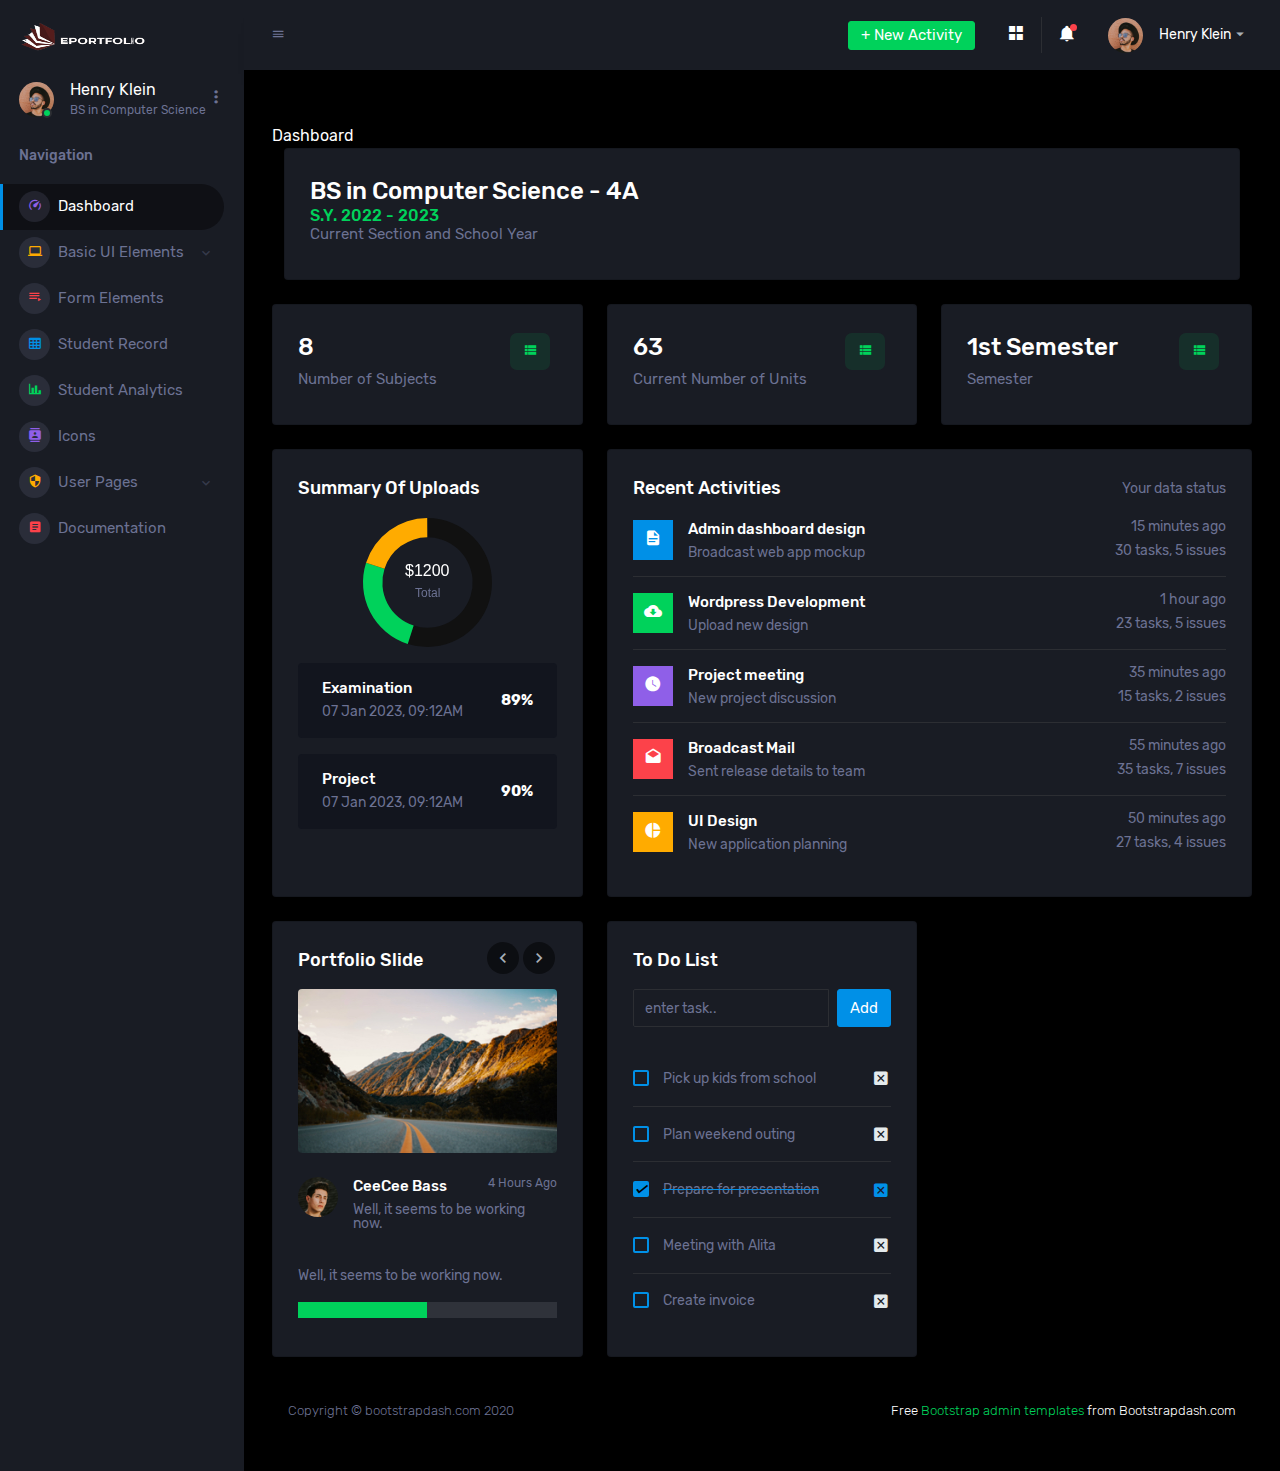
==== template/index.html @ 00be7678 "UI" ====
<!DOCTYPE html>
<html lang="en">
  <head>
    <!-- Required meta tags -->
    <meta charset="utf-8">
    <meta name="viewport" content="width=device-width, initial-scale=1, shrink-to-fit=no">
    <title>Eportfolio</title>
    <!-- plugins:css -->
    <link rel="stylesheet" href="assets/vendors/mdi/css/materialdesignicons.min.css">
    <link rel="stylesheet" href="assets/vendors/css/vendor.bundle.base.css">
    <!-- endinject -->
    <!-- Plugin css for this page -->
    <link rel="stylesheet" href="assets/vendors/jvectormap/jquery-jvectormap.css">
    <link rel="stylesheet" href="assets/vendors/flag-icon-css/css/flag-icon.min.css">
    <link rel="stylesheet" href="assets/vendors/owl-carousel-2/owl.carousel.min.css">
    <link rel="stylesheet" href="assets/vendors/owl-carousel-2/owl.theme.default.min.css">
    <!-- End plugin css for this page -->
    <!-- inject:css -->
    <!-- endinject -->
    <!-- Layout styles -->
    <link rel="stylesheet" href="assets/css/style.css">
    <!-- End layout styles -->
    <link rel="shortcut icon" href="assets/images/favicon.png" />
  </head>
  <body>
    <div class="container-scroller">
      <!-- partial:partials/_sidebar.html -->
      <nav class="sidebar sidebar-offcanvas" id="sidebar">
        <div class="sidebar-brand-wrapper d-none d-lg-flex align-items-center justify-content-center fixed-top">
          <a class="sidebar-brand brand-logo" href="index.html"> <img  src="../template/assets/images/samples/logo1.png"   width="15" height="10" alt="logo1" /></a>
          <a class="sidebar-brand brand-logo-mini" href="index.html"> <img src="../template/assets/images/samples/logo.png" width="5" height="5" alt="logo"  /></a>
        </div>
        <ul class="nav">
          <li class="nav-item profile">
            <div class="profile-desc">
              <div class="profile-pic">
                <div class="count-indicator">
                  <img class="img-xs rounded-circle " src="assets/images/faces/face15.jpg" alt="">
                  <span class="count bg-success"></span>
                </div>
                <div class="profile-name">
                  <h5 class="mb-0 font-weight-normal">Henry Klein</h5>
                  <span>BS in Computer Science</span>
                </div>
              </div>
              <a href="#" id="profile-dropdown" data-toggle="dropdown"><i class="mdi mdi-dots-vertical"></i></a>
              <div class="dropdown-menu dropdown-menu-right sidebar-dropdown preview-list" aria-labelledby="profile-dropdown">
                <a href="#" class="dropdown-item preview-item">
                  <div class="preview-thumbnail">
                    <div class="preview-icon bg-dark rounded-circle">
                      <i class="mdi mdi-settings text-primary"></i>
                    </div>
                  </div>
                  <div class="preview-item-content">
                    <p class="preview-subject ellipsis mb-1 text-small">Account settings</p>
                  </div>
                </a>
                <div class="dropdown-divider"></div>
                <a href="#" class="dropdown-item preview-item">
                  <div class="preview-thumbnail">
                    <div class="preview-icon bg-dark rounded-circle">
                      <i class="mdi mdi-onepassword  text-info"></i>
                    </div>
                  </div>
                  <div class="preview-item-content">
                    <p class="preview-subject ellipsis mb-1 text-small">Change Password</p>
                  </div>
                </a>
                <div class="dropdown-divider"></div>
                <a href="#" class="dropdown-item preview-item">
                  <div class="preview-thumbnail">
                    <div class="preview-icon bg-dark rounded-circle">
                      <i class="mdi mdi-calendar-today text-success"></i>
                    </div>
                  </div>
                  <div class="preview-item-content">
                    <p class="preview-subject ellipsis mb-1 text-small">To-do list</p>
                  </div>
                </a>
              </div>
            </div>
          </li>
          <li class="nav-item nav-category">
            <span class="nav-link">Navigation</span>
          </li>
          <li class="nav-item menu-items">
            <a class="nav-link" href="index.html">
              <span class="menu-icon">
                <i class="mdi mdi-speedometer"></i>
              </span>
              <span class="menu-title">Dashboard</span>
            </a>
          </li>
          <li class="nav-item menu-items">
            <a class="nav-link" data-toggle="collapse" href="#ui-basic" aria-expanded="false" aria-controls="ui-basic">
              <span class="menu-icon">
                <i class="mdi mdi-laptop"></i>
              </span>
              <span class="menu-title">Basic UI Elements</span>
              <i class="menu-arrow"></i>
            </a>
            <div class="collapse" id="ui-basic">
              <ul class="nav flex-column sub-menu">
                <li class="nav-item"> <a class="nav-link" href="pages/ui-features/buttons.html">Buttons</a></li>
                <li class="nav-item"> <a class="nav-link" href="pages/ui-features/dropdowns.html">Dropdowns</a></li>
                <li class="nav-item"> <a class="nav-link" href="pages/ui-features/typography.html">Typography</a></li>
              </ul>
            </div>
          </li>
          <li class="nav-item menu-items">
            <a class="nav-link" href="pages/forms/basic_elements.html">
              <span class="menu-icon">
                <i class="mdi mdi-playlist-play"></i>
              </span>
              <span class="menu-title">Form Elements</span>
            </a>
          </li>
          <li class="nav-item menu-items">
            <a class="nav-link" href="pages/tables/basic-table.html">
              <span class="menu-icon">
                <i class="mdi mdi-table-large"></i>
              </span>
              <span class="menu-title">Student Record</span>
            </a>
          </li>
          <li class="nav-item menu-items">
            <a class="nav-link" href="pages/charts/chartjs.html">
              <span class="menu-icon">
                <i class="mdi mdi-chart-bar"></i>
              </span>
              <span class="menu-title">Student Analytics</span>
            </a>
          </li>
          <li class="nav-item menu-items">
            <a class="nav-link" href="pages/icons/mdi.html">
              <span class="menu-icon">
                <i class="mdi mdi-contacts"></i>
              </span>
              <span class="menu-title">Icons</span>
            </a>
          </li>
          <li class="nav-item menu-items">
            <a class="nav-link" data-toggle="collapse" href="#auth" aria-expanded="false" aria-controls="auth">
              <span class="menu-icon">
                <i class="mdi mdi-security"></i>
              </span>
              <span class="menu-title">User Pages</span>
              <i class="menu-arrow"></i>
            </a>
            <div class="collapse" id="auth">
              <ul class="nav flex-column sub-menu">
                <li class="nav-item"> <a class="nav-link" href="pages/samples/blank-page.html"> Profile </a></li>
                <li class="nav-item"> <a class="nav-link" href="pages/samples/error-404.html"> 404 </a></li>
                <li class="nav-item"> <a class="nav-link" href="pages/samples/error-500.html"> 500 </a></li>
                <li class="nav-item"> <a class="nav-link" href="pages/samples/login.html"> Login </a></li>
                <li class="nav-item"> <a class="nav-link" href="pages/samples/register.html"> Register </a></li>
              </ul>
            </div>
          </li>
          <li class="nav-item menu-items">
            <a class="nav-link" href="http://www.bootstrapdash.com/demo/corona-free/jquery/documentation/documentation.html">
              <span class="menu-icon">
                <i class="mdi mdi-file-document-box"></i>
              </span>
              <span class="menu-title">Documentation</span>
            </a>
          </li>
        </ul>
      </nav>
      <!-- partial -->
      <div class="container-fluid page-body-wrapper">
        <!-- partial:partials/_navbar.html -->
        <nav class="navbar p-0 fixed-top d-flex flex-row">
          <div class="navbar-brand-wrapper d-flex d-lg-none align-items-center justify-content-center">
            <a class="navbar-brand brand-logo-mini" href="index.html"><img src="assets/images/logo-mini.svg" alt="logo" /></a>
          </div>
          <div class="navbar-menu-wrapper flex-grow d-flex align-items-stretch">
            <button class="navbar-toggler navbar-toggler align-self-center" type="button" data-toggle="minimize">
              <span class="mdi mdi-menu"></span>
            </button>
            <ul class="navbar-nav navbar-nav-right">
              <li class="nav-item dropdown d-none d-lg-block">
                <a class="nav-link btn btn-success create-new-button" id="createbuttonDropdown" data-toggle="dropdown" aria-expanded="false" href="#">+ New Activity</a>
                <div class="dropdown-menu dropdown-menu-right navbar-dropdown preview-list" aria-labelledby="createbuttonDropdown">
                  <h6 class="p-3 mb-0">Projects</h6>
                  <div class="dropdown-divider"></div>
                  <a class="dropdown-item preview-item">
                    <div class="preview-thumbnail">
                      <div class="preview-icon bg-dark rounded-circle">
                        <i class="mdi mdi-file-outline text-primary"></i>
                      </div>
                    </div>
                    <div class="preview-item-content">
                      <p class="preview-subject ellipsis mb-1">Software Development</p>
                    </div>
                  </a>
                  <div class="dropdown-divider"></div>
                  <a class="dropdown-item preview-item">
                    <div class="preview-thumbnail">
                      <div class="preview-icon bg-dark rounded-circle">
                        <i class="mdi mdi-web text-info"></i>
                      </div>
                    </div>
                    <div class="preview-item-content">
                      <p class="preview-subject ellipsis mb-1">UI Development</p>
                    </div>
                  </a>
                  <div class="dropdown-divider"></div>
                  <a class="dropdown-item preview-item">
                    <div class="preview-thumbnail">
                      <div class="preview-icon bg-dark rounded-circle">
                        <i class="mdi mdi-layers text-danger"></i>
                      </div>
                    </div>
                    <div class="preview-item-content">
                      <p class="preview-subject ellipsis mb-1">Software Testing</p>
                    </div>
                  </a>
                  <div class="dropdown-divider"></div>
                  <p class="p-3 mb-0 text-center">See all projects</p>
                </div>
              </li>
              <li class="nav-item nav-settings d-none d-lg-block">
                <a class="nav-link" href="#">
                  <i class="mdi mdi-view-grid"></i>
                </a>
              </li>
              
              <li class="nav-item dropdown border-left">
                <a class="nav-link count-indicator dropdown-toggle" id="notificationDropdown" href="#" data-toggle="dropdown">
                  <i class="mdi mdi-bell"></i>
                  <span class="count bg-danger"></span>
                </a>
                <div class="dropdown-menu dropdown-menu-right navbar-dropdown preview-list" aria-labelledby="notificationDropdown">
                  <h6 class="p-3 mb-0">Notifications</h6>
                  <div class="dropdown-divider"></div>
                  <a class="dropdown-item preview-item">
                    <div class="preview-thumbnail">
                      <div class="preview-icon bg-dark rounded-circle">
                        <i class="mdi mdi-calendar text-success"></i>
                      </div>
                    </div>
                    <div class="preview-item-content">
                      <p class="preview-subject mb-1">Event today</p>
                      <p class="text-muted ellipsis mb-0"> Just a reminder that you have an event today </p>
                    </div>
                  </a>
                  <div class="dropdown-divider"></div>
                  <a class="dropdown-item preview-item">
                    <div class="preview-thumbnail">
                      <div class="preview-icon bg-dark rounded-circle">
                        <i class="mdi mdi-settings text-danger"></i>
                      </div>
                    </div>
                    <div class="preview-item-content">
                      <p class="preview-subject mb-1">Settings</p>
                      <p class="text-muted ellipsis mb-0"> Update dashboard </p>
                    </div>
                  </a>
                  <div class="dropdown-divider"></div>
                  <a class="dropdown-item preview-item">
                    <div class="preview-thumbnail">
                      <div class="preview-icon bg-dark rounded-circle">
                        <i class="mdi mdi-link-variant text-warning"></i>
                      </div>
                    </div>
                    <div class="preview-item-content">
                      <p class="preview-subject mb-1">Launch Admin</p>
                      <p class="text-muted ellipsis mb-0"> New admin wow! </p>
                    </div>
                  </a>
                  <div class="dropdown-divider"></div>
                  <p class="p-3 mb-0 text-center">See all notifications</p>
                </div>
              </li>
              <li class="nav-item dropdown">
                <a class="nav-link" id="profileDropdown" href="#" data-toggle="dropdown">
                  <div class="navbar-profile">
                    <img class="img-xs rounded-circle" src="assets/images/faces/face15.jpg" alt="">
                    <p class="mb-0 d-none d-sm-block navbar-profile-name">Henry Klein</p>
                    <i class="mdi mdi-menu-down d-none d-sm-block"></i>
                  </div>
                </a>
                <div class="dropdown-menu dropdown-menu-right navbar-dropdown preview-list" aria-labelledby="profileDropdown">
                  <h6 class="p-3 mb-0">Profile</h6>
                  <div class="dropdown-divider"></div>
                  <a class="dropdown-item preview-item">
                    <div class="preview-thumbnail">
                      <div class="preview-icon bg-dark rounded-circle">
                        <i class="mdi mdi-settings text-success"></i>
                      </div>
                    </div>
                    <div class="preview-item-content">
                      <p class="preview-subject mb-1">Settings</p>
                    </div>
                  </a>
                  <div class="dropdown-divider"></div>
                  <a class="dropdown-item preview-item">
                    <div class="preview-thumbnail">
                      <div class="preview-icon bg-dark rounded-circle">
                        <i class="mdi mdi-logout text-danger"></i>
                      </div>
                    </div>
                    <div class="preview-item-content">
                      <p class="preview-subject mb-1">Log out</p>
                    </div>
                  </a>
                  <div class="dropdown-divider"></div>
                  <p class="p-3 mb-0 text-center">Advanced settings</p>
                </div>
              </li>
            </ul>
            <button class="navbar-toggler navbar-toggler-right d-lg-none align-self-center" type="button" data-toggle="offcanvas">
              <span class="mdi mdi-format-line-spacing"></span>
            </button>
          </div>
        </nav>
        <!-- partial -->
        <div class="main-panel">
          <div class="content-wrapper">
            <div class="row">
              <div class="col-12 grid-margin stretch-card">
              </div>
            </div>
            <div>Dashboard</div>
            <div class="col-xl-12 col-sm-12 grid-margin stretch-card">
              <div class="card">
                <div class="card-body">
                  <div class="row">
                    <div class="col-9">
                      <div class="d-flex align-items-center align-self-start">
                        <h3 class="mb-0">BS in Computer Science - 4A</h3>
                      </div>
                      <h5 class="text-success  mb-0 font-weight-medium">S.Y. 2022 - 2023</h5>
                    </div>
                  </div>
                  <h6 class="text-muted font-weight-normal">Current Section and School Year</h6>
                </div>
              </div>
            </div>
            <div class="row">           
              <div class="col-xl-4 col-sm-6 grid-margin stretch-card">
                <div class="card">
                  <div class="card-body">
                    <div class="row">
                      <div class="col-9">
                        <div class="d-flex align-items-center align-self-start">
                          <h3 class="mb-0">8</h3>
                        </div>
                      </div>
                      <div class="col-3">
                        <div class="icon icon-box-success ">
                          <span class="mdi mdi-view-list"></span>
                        </div>
                      </div>
                    </div>
                    <h6 class="text-muted font-weight-normal">Number of Subjects</h6>
                  </div>
                </div>
              </div>
              <div class="col-xl-4 col-sm-6 grid-margin stretch-card">
                <div class="card">
                  <div class="card-body">
                    <div class="row">
                      <div class="col-9">
                        <div class="d-flex align-items-center align-self-start">
                          <h3 class="mb-0">63</h3>
                        </div>
                      </div>
                      <div class="col-3">
                        <div class="icon icon-box-success ">
                          <span class="mdi mdi-view-list"></span>
                        </div>
                      </div>
                    </div>
                    <h6 class="text-muted font-weight-normal">Current Number of Units</h6>
                  </div>
                </div>
              </div>
              <div class="col-xl-4 col-sm-6 grid-margin stretch-card">
                <div class="card">
                  <div class="card-body">
                    <div class="row">
                      <div class="col-9">
                        <div class="d-flex align-items-center align-self-start">
                          <h3 class="mb-0">1st Semester</h3>
                        </div>
                      </div>
                      <div class="col-3">
                        <div class="icon icon-box-success ">
                          <span class="mdi mdi-view-list"></span>
                        </div>
                      </div>
                    </div>
                    <h6 class="text-muted font-weight-normal">Semester</h6>
                  </div>
                </div>
              </div>
            </div>
            <div class="row">
              <div class="col-md-4 grid-margin stretch-card">
                <div class="card">
                  <div class="card-body">
                    <h4 class="card-title">Summary of Uploads</h4>
                    <canvas id="transaction-history" class="transaction-chart"></canvas>
                    <div class="bg-gray-dark d-flex d-md-block d-xl-flex flex-row py-3 px-4 px-md-3 px-xl-4 rounded mt-3">
                      <div class="text-md-center text-xl-left">
                        <h6 class="mb-1">Examination</h6>
                        <p class="text-muted mb-0">07 Jan 2023, 09:12AM</p>
                      </div>
                      <div class="align-self-center flex-grow text-right text-md-center text-xl-right py-md-2 py-xl-0">
                        <h6 class="font-weight-bold mb-0">89%</h6>
                      </div>
                    </div>
                    <div class="bg-gray-dark d-flex d-md-block d-xl-flex flex-row py-3 px-4 px-md-3 px-xl-4 rounded mt-3">
                      <div class="text-md-center text-xl-left">
                        <h6 class="mb-1">Project</h6>
                        <p class="text-muted mb-0">07 Jan 2023, 09:12AM</p>
                      </div>
                      <div class="align-self-center flex-grow text-right text-md-center text-xl-right py-md-2 py-xl-0">
                        <h6 class="font-weight-bold mb-0">90%</h6>
                      </div>
                    </div>
                  </div>
                </div>
              </div>
              <div class="col-md-8 grid-margin stretch-card">
                <div class="card">
                  <div class="card-body">
                    <div class="d-flex flex-row justify-content-between">
                      <h4 class="card-title mb-1">Recent Activities</h4>
                      <p class="text-muted mb-1">Your data status</p>
                    </div>
                    <div class="row">
                      <div class="col-12">
                        <div class="preview-list">
                          <div class="preview-item border-bottom">
                            <div class="preview-thumbnail">
                              <div class="preview-icon bg-primary">
                                <i class="mdi mdi-file-document"></i>
                              </div>
                            </div>
                            <div class="preview-item-content d-sm-flex flex-grow">
                              <div class="flex-grow">
                                <h6 class="preview-subject">Admin dashboard design</h6>
                                <p class="text-muted mb-0">Broadcast web app mockup</p>
                              </div>
                              <div class="mr-auto text-sm-right pt-2 pt-sm-0">
                                <p class="text-muted">15 minutes ago</p>
                                <p class="text-muted mb-0">30 tasks, 5 issues </p>
                              </div>
                            </div>
                          </div>
                          <div class="preview-item border-bottom">
                            <div class="preview-thumbnail">
                              <div class="preview-icon bg-success">
                                <i class="mdi mdi-cloud-download"></i>
                              </div>
                            </div>
                            <div class="preview-item-content d-sm-flex flex-grow">
                              <div class="flex-grow">
                                <h6 class="preview-subject">Wordpress Development</h6>
                                <p class="text-muted mb-0">Upload new design</p>
                              </div>
                              <div class="mr-auto text-sm-right pt-2 pt-sm-0">
                                <p class="text-muted">1 hour ago</p>
                                <p class="text-muted mb-0">23 tasks, 5 issues </p>
                              </div>
                            </div>
                          </div>
                          <div class="preview-item border-bottom">
                            <div class="preview-thumbnail">
                              <div class="preview-icon bg-info">
                                <i class="mdi mdi-clock"></i>
                              </div>
                            </div>
                            <div class="preview-item-content d-sm-flex flex-grow">
                              <div class="flex-grow">
                                <h6 class="preview-subject">Project meeting</h6>
                                <p class="text-muted mb-0">New project discussion</p>
                              </div>
                              <div class="mr-auto text-sm-right pt-2 pt-sm-0">
                                <p class="text-muted">35 minutes ago</p>
                                <p class="text-muted mb-0">15 tasks, 2 issues</p>
                              </div>
                            </div>
                          </div>
                          <div class="preview-item border-bottom">
                            <div class="preview-thumbnail">
                              <div class="preview-icon bg-danger">
                                <i class="mdi mdi-email-open"></i>
                              </div>
                            </div>
                            <div class="preview-item-content d-sm-flex flex-grow">
                              <div class="flex-grow">
                                <h6 class="preview-subject">Broadcast Mail</h6>
                                <p class="text-muted mb-0">Sent release details to team</p>
                              </div>
                              <div class="mr-auto text-sm-right pt-2 pt-sm-0">
                                <p class="text-muted">55 minutes ago</p>
                                <p class="text-muted mb-0">35 tasks, 7 issues </p>
                              </div>
                            </div>
                          </div>
                          <div class="preview-item">
                            <div class="preview-thumbnail">
                              <div class="preview-icon bg-warning">
                                <i class="mdi mdi-chart-pie"></i>
                              </div>
                            </div>
                            <div class="preview-item-content d-sm-flex flex-grow">
                              <div class="flex-grow">
                                <h6 class="preview-subject">UI Design</h6>
                                <p class="text-muted mb-0">New application planning</p>
                              </div>
                              <div class="mr-auto text-sm-right pt-2 pt-sm-0">
                                <p class="text-muted">50 minutes ago</p>
                                <p class="text-muted mb-0">27 tasks, 4 issues </p>
                              </div>
                            </div>
                          </div>
                        </div>
                      </div>
                    </div>
                  </div>
                </div>
              </div>
            </div> 
            <div class="row">
              <div class="col-md-6 col-xl-4 grid-margin stretch-card">
                <div class="card">
                  <div class="card-body">
                    <h4 class="card-title">Portfolio Slide</h4>
                    <div class="owl-carousel owl-theme full-width owl-carousel-dash portfolio-carousel" id="owl-carousel-basic">
                      <div class="item">
                        <img src="assets/images/dashboard/Rectangle.jpg" alt="">
                      </div>
                      <div class="item">
                        <img src="assets/images/dashboard/Img_5.jpg" alt="">
                      </div>
                      <div class="item">
                        <img src="assets/images/dashboard/img_6.jpg" alt="">
                      </div>
                    </div>
                    <div class="d-flex py-4">
                      <div class="preview-list w-100">
                        <div class="preview-item p-0">
                          <div class="preview-thumbnail">
                            <img src="assets/images/faces/face12.jpg" class="rounded-circle" alt="">
                          </div>
                          <div class="preview-item-content d-flex flex-grow">
                            <div class="flex-grow">
                              <div class="d-flex d-md-block d-xl-flex justify-content-between">
                                <h6 class="preview-subject">CeeCee Bass</h6>
                                <p class="text-muted text-small">4 Hours Ago</p>
                              </div>
                              <p class="text-muted">Well, it seems to be working now.</p>
                            </div>
                          </div>
                        </div>
                      </div>
                    </div>
                    <p class="text-muted">Well, it seems to be working now. </p>
                    <div class="progress progress-md portfolio-progress">
                      <div class="progress-bar bg-success" role="progressbar" style="width: 50%" aria-valuenow="25" aria-valuemin="0" aria-valuemax="100"></div>
                    </div>
                  </div>
                </div>
              </div>
              <div class="col-md-12 col-xl-4 grid-margin stretch-card">
                <div class="card">
                  <div class="card-body">
                    <h4 class="card-title">To do list</h4>
                    <div class="add-items d-flex">
                      <input type="text" class="form-control todo-list-input" placeholder="enter task..">
                      <button class="add btn btn-primary todo-list-add-btn">Add</button>
                    </div>
                    <div class="list-wrapper">
                      <ul class="d-flex flex-column-reverse text-white todo-list todo-list-custom">
                        <li>
                          <div class="form-check form-check-primary">
                            <label class="form-check-label">
                              <input class="checkbox" type="checkbox"> Create invoice </label>
                          </div>
                          <i class="remove mdi mdi-close-box"></i>
                        </li>
                        <li>
                          <div class="form-check form-check-primary">
                            <label class="form-check-label">
                              <input class="checkbox" type="checkbox"> Meeting with Alita </label>
                          </div>
                          <i class="remove mdi mdi-close-box"></i>
                        </li>
                        <li class="completed">
                          <div class="form-check form-check-primary">
                            <label class="form-check-label">
                              <input class="checkbox" type="checkbox" checked> Prepare for presentation </label>
                          </div>
                          <i class="remove mdi mdi-close-box"></i>
                        </li>
                        <li>
                          <div class="form-check form-check-primary">
                            <label class="form-check-label">
                              <input class="checkbox" type="checkbox"> Plan weekend outing </label>
                          </div>
                          <i class="remove mdi mdi-close-box"></i>
                        </li>
                        <li>
                          <div class="form-check form-check-primary">
                            <label class="form-check-label">
                              <input class="checkbox" type="checkbox"> Pick up kids from school </label>
                          </div>
                          <i class="remove mdi mdi-close-box"></i>
                        </li>
                      </ul>
                    </div>
                  </div>
                </div>
              </div>
            </div>
           
          <!-- content-wrapper ends -->
          <!-- partial:partials/_footer.html -->
          <footer class="footer">
            <div class="d-sm-flex justify-content-center justify-content-sm-between">
              <span class="text-muted d-block text-center text-sm-left d-sm-inline-block">Copyright © bootstrapdash.com 2020</span>
              <span class="float-none float-sm-right d-block mt-1 mt-sm-0 text-center"> Free <a href="https://www.bootstrapdash.com/bootstrap-admin-template/" target="_blank">Bootstrap admin templates</a> from Bootstrapdash.com</span>
            </div>
          </footer>
          <!-- partial -->
        </div>
        <!-- main-panel ends -->
      </div>
      <!-- page-body-wrapper ends -->
    </div>
    <!-- container-scroller -->
    <!-- plugins:js -->
    <script src="assets/vendors/js/vendor.bundle.base.js"></script>
    <!-- endinject -->
    <!-- Plugin js for this page -->
    <script src="assets/vendors/chart.js/Chart.min.js"></script>
    <script src="assets/vendors/progressbar.js/progressbar.min.js"></script>
    <script src="assets/vendors/jvectormap/jquery-jvectormap.min.js"></script>
    <script src="assets/vendors/jvectormap/jquery-jvectormap-world-mill-en.js"></script>
    <script src="assets/vendors/owl-carousel-2/owl.carousel.min.js"></script>
    <!-- End plugin js for this page -->
    <!-- inject:js -->
    <script src="assets/js/off-canvas.js"></script>
    <script src="assets/js/hoverable-collapse.js"></script>
    <script src="assets/js/misc.js"></script>
    <script src="assets/js/settings.js"></script>
    <script src="assets/js/todolist.js"></script>
    <!-- endinject -->
    <!-- Custom js for this page -->
    <script src="assets/js/dashboard.js"></script>
    <!-- End custom js for this page -->
  </body>
</html>
---- template/assets/vendors/css/vendor.bundle.base.css ----
/*
 * Container style
 */
.ps {
  overflow: hidden !important;
  overflow-anchor: none;
  -ms-overflow-style: none;
  touch-action: auto;
  -ms-touch-action: auto;
}

/*
 * Scrollbar rail styles
 */
.ps__rail-x {
  display: none;
  opacity: 0;
  transition: background-color .2s linear, opacity .2s linear;
  -webkit-transition: background-color .2s linear, opacity .2s linear;
  height: 15px;
  /* there must be 'bottom' or 'top' for ps__rail-x */
  bottom: 0px;
  /* please don't change 'position' */
  position: absolute;
}

.ps__rail-y {
  display: none;
  opacity: 0;
  transition: background-color .2s linear, opacity .2s linear;
  -webkit-transition: background-color .2s linear, opacity .2s linear;
  width: 15px;
  /* there must be 'right' or 'left' for ps__rail-y */
  right: 0;
  /* please don't change 'position' */
  position: absolute;
}

.ps--active-x > .ps__rail-x,
.ps--active-y > .ps__rail-y {
  display: block;
  background-color: transparent;
}

.ps:hover > .ps__rail-x,
.ps:hover > .ps__rail-y,
.ps--focus > .ps__rail-x,
.ps--focus > .ps__rail-y,
.ps--scrolling-x > .ps__rail-x,
.ps--scrolling-y > .ps__rail-y {
  opacity: 0.6;
}

.ps .ps__rail-x:hover,
.ps .ps__rail-y:hover,
.ps .ps__rail-x:focus,
.ps .ps__rail-y:focus,
.ps .ps__rail-x.ps--clicking,
.ps .ps__rail-y.ps--clicking {
  background-color: #eee;
  opacity: 0.9;
}

/*
 * Scrollbar thumb styles
 */
.ps__thumb-x {
  background-color: #aaa;
  border-radius: 6px;
  transition: background-color .2s linear, height .2s ease-in-out;
  -webkit-transition: background-color .2s linear, height .2s ease-in-out;
  height: 6px;
  /* there must be 'bottom' for ps__thumb-x */
  bottom: 2px;
  /* please don't change 'position' */
  position: absolute;
}

.ps__thumb-y {
  background-color: #aaa;
  border-radius: 6px;
  transition: background-color .2s linear, width .2s ease-in-out;
  -webkit-transition: background-color .2s linear, width .2s ease-in-out;
  width: 6px;
  /* there must be 'right' for ps__thumb-y */
  right: 2px;
  /* please don't change 'position' */
  position: absolute;
}

.ps__rail-x:hover > .ps__thumb-x,
.ps__rail-x:focus > .ps__thumb-x,
.ps__rail-x.ps--clicking .ps__thumb-x {
  background-color: #999;
  height: 11px;
}

.ps__rail-y:hover > .ps__thumb-y,
.ps__rail-y:focus > .ps__thumb-y,
.ps__rail-y.ps--clicking .ps__thumb-y {
  background-color: #999;
  width: 11px;
}

/* MS supports */
@supports (-ms-overflow-style: none) {
  .ps {
    overflow: auto !important;
  }
}

@media screen and (-ms-high-contrast: active), (-ms-high-contrast: none) {
  .ps {
    overflow: auto !important;
  }
}
---- template/assets/vendors/flag-icon-css/css/flag-icon.min.css ----
.flag-icon-background{background-size:contain;background-position:50%;background-repeat:no-repeat}.flag-icon{background-size:contain;background-position:50%;background-repeat:no-repeat;position:relative;display:inline-block;width:1.33333333em;line-height:1em}.flag-icon:before{content:'\00a0'}.flag-icon.flag-icon-squared{width:1em}.flag-icon-ad{background-image:url(../flags/4x3/ad.svg)}.flag-icon-ad.flag-icon-squared{background-image:url(../flags/1x1/ad.svg)}.flag-icon-ae{background-image:url(../flags/4x3/ae.svg)}.flag-icon-ae.flag-icon-squared{background-image:url(../flags/1x1/ae.svg)}.flag-icon-af{background-image:url(../flags/4x3/af.svg)}.flag-icon-af.flag-icon-squared{background-image:url(../flags/1x1/af.svg)}.flag-icon-ag{background-image:url(../flags/4x3/ag.svg)}.flag-icon-ag.flag-icon-squared{background-image:url(../flags/1x1/ag.svg)}.flag-icon-ai{background-image:url(../flags/4x3/ai.svg)}.flag-icon-ai.flag-icon-squared{background-image:url(../flags/1x1/ai.svg)}.flag-icon-al{background-image:url(../flags/4x3/al.svg)}.flag-icon-al.flag-icon-squared{background-image:url(../flags/1x1/al.svg)}.flag-icon-am{background-image:url(../flags/4x3/am.svg)}.flag-icon-am.flag-icon-squared{background-image:url(../flags/1x1/am.svg)}.flag-icon-ao{background-image:url(../flags/4x3/ao.svg)}.flag-icon-ao.flag-icon-squared{background-image:url(../flags/1x1/ao.svg)}.flag-icon-aq{background-image:url(../flags/4x3/aq.svg)}.flag-icon-aq.flag-icon-squared{background-image:url(../flags/1x1/aq.svg)}.flag-icon-ar{background-image:url(../flags/4x3/ar.svg)}.flag-icon-ar.flag-icon-squared{background-image:url(../flags/1x1/ar.svg)}.flag-icon-as{background-image:url(../flags/4x3/as.svg)}.flag-icon-as.flag-icon-squared{background-image:url(../flags/1x1/as.svg)}.flag-icon-at{background-image:url(../flags/4x3/at.svg)}.flag-icon-at.flag-icon-squared{background-image:url(../flags/1x1/at.svg)}.flag-icon-au{background-image:url(../flags/4x3/au.svg)}.flag-icon-au.flag-icon-squared{background-image:url(../flags/1x1/au.svg)}.flag-icon-aw{background-image:url(../flags/4x3/aw.svg)}.flag-icon-aw.flag-icon-squared{background-image:url(../flags/1x1/aw.svg)}.flag-icon-ax{background-image:url(../flags/4x3/ax.svg)}.flag-icon-ax.flag-icon-squared{background-image:url(../flags/1x1/ax.svg)}.flag-icon-az{background-image:url(../flags/4x3/az.svg)}.flag-icon-az.flag-icon-squared{background-image:url(../flags/1x1/az.svg)}.flag-icon-ba{background-image:url(../flags/4x3/ba.svg)}.flag-icon-ba.flag-icon-squared{background-image:url(../flags/1x1/ba.svg)}.flag-icon-bb{background-image:url(../flags/4x3/bb.svg)}.flag-icon-bb.flag-icon-squared{background-image:url(../flags/1x1/bb.svg)}.flag-icon-bd{background-image:url(../flags/4x3/bd.svg)}.flag-icon-bd.flag-icon-squared{background-image:url(../flags/1x1/bd.svg)}.flag-icon-be{background-image:url(../flags/4x3/be.svg)}.flag-icon-be.flag-icon-squared{background-image:url(../flags/1x1/be.svg)}.flag-icon-bf{background-image:url(../flags/4x3/bf.svg)}.flag-icon-bf.flag-icon-squared{background-image:url(../flags/1x1/bf.svg)}.flag-icon-bg{background-image:url(../flags/4x3/bg.svg)}.flag-icon-bg.flag-icon-squared{background-image:url(../flags/1x1/bg.svg)}.flag-icon-bh{background-image:url(../flags/4x3/bh.svg)}.flag-icon-bh.flag-icon-squared{background-image:url(../flags/1x1/bh.svg)}.flag-icon-bi{background-image:url(../flags/4x3/bi.svg)}.flag-icon-bi.flag-icon-squared{background-image:url(../flags/1x1/bi.svg)}.flag-icon-bj{background-image:url(../flags/4x3/bj.svg)}.flag-icon-bj.flag-icon-squared{background-image:url(../flags/1x1/bj.svg)}.flag-icon-bl{background-image:url(../flags/4x3/bl.svg)}.flag-icon-bl.flag-icon-squared{background-image:url(../flags/1x1/bl.svg)}.flag-icon-bm{background-image:url(../flags/4x3/bm.svg)}.flag-icon-bm.flag-icon-squared{background-image:url(../flags/1x1/bm.svg)}.flag-icon-bn{background-image:url(../flags/4x3/bn.svg)}.flag-icon-bn.flag-icon-squared{background-image:url(../flags/1x1/bn.svg)}.flag-icon-bo{background-image:url(../flags/4x3/bo.svg)}.flag-icon-bo.flag-icon-squared{background-image:url(../flags/1x1/bo.svg)}.flag-icon-bq{background-image:url(../flags/4x3/bq.svg)}.flag-icon-bq.flag-icon-squared{background-image:url(../flags/1x1/bq.svg)}.flag-icon-br{background-image:url(../flags/4x3/br.svg)}.flag-icon-br.flag-icon-squared{background-image:url(../flags/1x1/br.svg)}.flag-icon-bs{background-image:url(../flags/4x3/bs.svg)}.flag-icon-bs.flag-icon-squared{background-image:url(../flags/1x1/bs.svg)}.flag-icon-bt{background-image:url(../flags/4x3/bt.svg)}.flag-icon-bt.flag-icon-squared{background-image:url(../flags/1x1/bt.svg)}.flag-icon-bv{background-image:url(../flags/4x3/bv.svg)}.flag-icon-bv.flag-icon-squared{background-image:url(../flags/1x1/bv.svg)}.flag-icon-bw{background-image:url(../flags/4x3/bw.svg)}.flag-icon-bw.flag-icon-squared{background-image:url(../flags/1x1/bw.svg)}.flag-icon-by{background-image:url(../flags/4x3/by.svg)}.flag-icon-by.flag-icon-squared{background-image:url(../flags/1x1/by.svg)}.flag-icon-bz{background-image:url(../flags/4x3/bz.svg)}.flag-icon-bz.flag-icon-squared{background-image:url(../flags/1x1/bz.svg)}.flag-icon-ca{background-image:url(../flags/4x3/ca.svg)}.flag-icon-ca.flag-icon-squared{background-image:url(../flags/1x1/ca.svg)}.flag-icon-cc{background-image:url(../flags/4x3/cc.svg)}.flag-icon-cc.flag-icon-squared{background-image:url(../flags/1x1/cc.svg)}.flag-icon-cd{background-image:url(../flags/4x3/cd.svg)}.flag-icon-cd.flag-icon-squared{background-image:url(../flags/1x1/cd.svg)}.flag-icon-cf{background-image:url(../flags/4x3/cf.svg)}.flag-icon-cf.flag-icon-squared{background-image:url(../flags/1x1/cf.svg)}.flag-icon-cg{background-image:url(../flags/4x3/cg.svg)}.flag-icon-cg.flag-icon-squared{background-image:url(../flags/1x1/cg.svg)}.flag-icon-ch{background-image:url(../flags/4x3/ch.svg)}.flag-icon-ch.flag-icon-squared{background-image:url(../flags/1x1/ch.svg)}.flag-icon-ci{background-image:url(../flags/4x3/ci.svg)}.flag-icon-ci.flag-icon-squared{background-image:url(../flags/1x1/ci.svg)}.flag-icon-ck{background-image:url(../flags/4x3/ck.svg)}.flag-icon-ck.flag-icon-squared{background-image:url(../flags/1x1/ck.svg)}.flag-icon-cl{background-image:url(../flags/4x3/cl.svg)}.flag-icon-cl.flag-icon-squared{background-image:url(../flags/1x1/cl.svg)}.flag-icon-cm{background-image:url(../flags/4x3/cm.svg)}.flag-icon-cm.flag-icon-squared{background-image:url(../flags/1x1/cm.svg)}.flag-icon-cn{background-image:url(../flags/4x3/cn.svg)}.flag-icon-cn.flag-icon-squared{background-image:url(../flags/1x1/cn.svg)}.flag-icon-co{background-image:url(../flags/4x3/co.svg)}.flag-icon-co.flag-icon-squared{background-image:url(../flags/1x1/co.svg)}.flag-icon-cr{background-image:url(../flags/4x3/cr.svg)}.flag-icon-cr.flag-icon-squared{background-image:url(../flags/1x1/cr.svg)}.flag-icon-cu{background-image:url(../flags/4x3/cu.svg)}.flag-icon-cu.flag-icon-squared{background-image:url(../flags/1x1/cu.svg)}.flag-icon-cv{background-image:url(../flags/4x3/cv.svg)}.flag-icon-cv.flag-icon-squared{background-image:url(../flags/1x1/cv.svg)}.flag-icon-cw{background-image:url(../flags/4x3/cw.svg)}.flag-icon-cw.flag-icon-squared{background-image:url(../flags/1x1/cw.svg)}.flag-icon-cx{background-image:url(../flags/4x3/cx.svg)}.flag-icon-cx.flag-icon-squared{background-image:url(../flags/1x1/cx.svg)}.flag-icon-cy{background-image:url(../flags/4x3/cy.svg)}.flag-icon-cy.flag-icon-squared{background-image:url(../flags/1x1/cy.svg)}.flag-icon-cz{background-image:url(../flags/4x3/cz.svg)}.flag-icon-cz.flag-icon-squared{background-image:url(../flags/1x1/cz.svg)}.flag-icon-de{background-image:url(../flags/4x3/de.svg)}.flag-icon-de.flag-icon-squared{background-image:url(../flags/1x1/de.svg)}.flag-icon-dj{background-image:url(../flags/4x3/dj.svg)}.flag-icon-dj.flag-icon-squared{background-image:url(../flags/1x1/dj.svg)}.flag-icon-dk{background-image:url(../flags/4x3/dk.svg)}.flag-icon-dk.flag-icon-squared{background-image:url(../flags/1x1/dk.svg)}.flag-icon-dm{background-image:url(../flags/4x3/dm.svg)}.flag-icon-dm.flag-icon-squared{background-image:url(../flags/1x1/dm.svg)}.flag-icon-do{background-image:url(../flags/4x3/do.svg)}.flag-icon-do.flag-icon-squared{background-image:url(../flags/1x1/do.svg)}.flag-icon-dz{background-image:url(../flags/4x3/dz.svg)}.flag-icon-dz.flag-icon-squared{background-image:url(../flags/1x1/dz.svg)}.flag-icon-ec{background-image:url(../flags/4x3/ec.svg)}.flag-icon-ec.flag-icon-squared{background-image:url(../flags/1x1/ec.svg)}.flag-icon-ee{background-image:url(../flags/4x3/ee.svg)}.flag-icon-ee.flag-icon-squared{background-image:url(../flags/1x1/ee.svg)}.flag-icon-eg{background-image:url(../flags/4x3/eg.svg)}.flag-icon-eg.flag-icon-squared{background-image:url(../flags/1x1/eg.svg)}.flag-icon-eh{background-image:url(../flags/4x3/eh.svg)}.flag-icon-eh.flag-icon-squared{background-image:url(../flags/1x1/eh.svg)}.flag-icon-er{background-image:url(../flags/4x3/er.svg)}.flag-icon-er.flag-icon-squared{background-image:url(../flags/1x1/er.svg)}.flag-icon-es{background-image:url(../flags/4x3/es.svg)}.flag-icon-es.flag-icon-squared{background-image:url(../flags/1x1/es.svg)}.flag-icon-et{background-image:url(../flags/4x3/et.svg)}.flag-icon-et.flag-icon-squared{background-image:url(../flags/1x1/et.svg)}.flag-icon-fi{background-image:url(../flags/4x3/fi.svg)}.flag-icon-fi.flag-icon-squared{background-image:url(../flags/1x1/fi.svg)}.flag-icon-fj{background-image:url(../flags/4x3/fj.svg)}.flag-icon-fj.flag-icon-squared{background-image:url(../flags/1x1/fj.svg)}.flag-icon-fk{background-image:url(../flags/4x3/fk.svg)}.flag-icon-fk.flag-icon-squared{background-image:url(../flags/1x1/fk.svg)}.flag-icon-fm{background-image:url(../flags/4x3/fm.svg)}.flag-icon-fm.flag-icon-squared{background-image:url(../flags/1x1/fm.svg)}.flag-icon-fo{background-image:url(../flags/4x3/fo.svg)}.flag-icon-fo.flag-icon-squared{background-image:url(../flags/1x1/fo.svg)}.flag-icon-fr{background-image:url(../flags/4x3/fr.svg)}.flag-icon-fr.flag-icon-squared{background-image:url(../flags/1x1/fr.svg)}.flag-icon-ga{background-image:url(../flags/4x3/ga.svg)}.flag-icon-ga.flag-icon-squared{background-image:url(../flags/1x1/ga.svg)}.flag-icon-gb{background-image:url(../flags/4x3/gb.svg)}.flag-icon-gb.flag-icon-squared{background-image:url(../flags/1x1/gb.svg)}.flag-icon-gd{background-image:url(../flags/4x3/gd.svg)}.flag-icon-gd.flag-icon-squared{background-image:url(../flags/1x1/gd.svg)}.flag-icon-ge{background-image:url(../flags/4x3/ge.svg)}.flag-icon-ge.flag-icon-squared{background-image:url(../flags/1x1/ge.svg)}.flag-icon-gf{background-image:url(../flags/4x3/gf.svg)}.flag-icon-gf.flag-icon-squared{background-image:url(../flags/1x1/gf.svg)}.flag-icon-gg{background-image:url(../flags/4x3/gg.svg)}.flag-icon-gg.flag-icon-squared{background-image:url(../flags/1x1/gg.svg)}.flag-icon-gh{background-image:url(../flags/4x3/gh.svg)}.flag-icon-gh.flag-icon-squared{background-image:url(../flags/1x1/gh.svg)}.flag-icon-gi{background-image:url(../flags/4x3/gi.svg)}.flag-icon-gi.flag-icon-squared{background-image:url(../flags/1x1/gi.svg)}.flag-icon-gl{background-image:url(../flags/4x3/gl.svg)}.flag-icon-gl.flag-icon-squared{background-image:url(../flags/1x1/gl.svg)}.flag-icon-gm{background-image:url(../flags/4x3/gm.svg)}.flag-icon-gm.flag-icon-squared{background-image:url(../flags/1x1/gm.svg)}.flag-icon-gn{background-image:url(../flags/4x3/gn.svg)}.flag-icon-gn.flag-icon-squared{background-image:url(../flags/1x1/gn.svg)}.flag-icon-gp{background-image:url(../flags/4x3/gp.svg)}.flag-icon-gp.flag-icon-squared{background-image:url(../flags/1x1/gp.svg)}.flag-icon-gq{background-image:url(../flags/4x3/gq.svg)}.flag-icon-gq.flag-icon-squared{background-image:url(../flags/1x1/gq.svg)}.flag-icon-gr{background-image:url(../flags/4x3/gr.svg)}.flag-icon-gr.flag-icon-squared{background-image:url(../flags/1x1/gr.svg)}.flag-icon-gs{background-image:url(../flags/4x3/gs.svg)}.flag-icon-gs.flag-icon-squared{background-image:url(../flags/1x1/gs.svg)}.flag-icon-gt{background-image:url(../flags/4x3/gt.svg)}.flag-icon-gt.flag-icon-squared{background-image:url(../flags/1x1/gt.svg)}.flag-icon-gu{background-image:url(../flags/4x3/gu.svg)}.flag-icon-gu.flag-icon-squared{background-image:url(../flags/1x1/gu.svg)}.flag-icon-gw{background-image:url(../flags/4x3/gw.svg)}.flag-icon-gw.flag-icon-squared{background-image:url(../flags/1x1/gw.svg)}.flag-icon-gy{background-image:url(../flags/4x3/gy.svg)}.flag-icon-gy.flag-icon-squared{background-image:url(../flags/1x1/gy.svg)}.flag-icon-hk{background-image:url(../flags/4x3/hk.svg)}.flag-icon-hk.flag-icon-squared{background-image:url(../flags/1x1/hk.svg)}.flag-icon-hm{background-image:url(../flags/4x3/hm.svg)}.flag-icon-hm.flag-icon-squared{background-image:url(../flags/1x1/hm.svg)}.flag-icon-hn{background-image:url(../flags/4x3/hn.svg)}.flag-icon-hn.flag-icon-squared{background-image:url(../flags/1x1/hn.svg)}.flag-icon-hr{background-image:url(../flags/4x3/hr.svg)}.flag-icon-hr.flag-icon-squared{background-image:url(../flags/1x1/hr.svg)}.flag-icon-ht{background-image:url(../flags/4x3/ht.svg)}.flag-icon-ht.flag-icon-squared{background-image:url(../flags/1x1/ht.svg)}.flag-icon-hu{background-image:url(../flags/4x3/hu.svg)}.flag-icon-hu.flag-icon-squared{background-image:url(../flags/1x1/hu.svg)}.flag-icon-id{background-image:url(../flags/4x3/id.svg)}.flag-icon-id.flag-icon-squared{background-image:url(../flags/1x1/id.svg)}.flag-icon-ie{background-image:url(../flags/4x3/ie.svg)}.flag-icon-ie.flag-icon-squared{background-image:url(../flags/1x1/ie.svg)}.flag-icon-il{background-image:url(../flags/4x3/il.svg)}.flag-icon-il.flag-icon-squared{background-image:url(../flags/1x1/il.svg)}.flag-icon-im{background-image:url(../flags/4x3/im.svg)}.flag-icon-im.flag-icon-squared{background-image:url(../flags/1x1/im.svg)}.flag-icon-in{background-image:url(../flags/4x3/in.svg)}.flag-icon-in.flag-icon-squared{background-image:url(../flags/1x1/in.svg)}.flag-icon-io{background-image:url(../flags/4x3/io.svg)}.flag-icon-io.flag-icon-squared{background-image:url(../flags/1x1/io.svg)}.flag-icon-iq{background-image:url(../flags/4x3/iq.svg)}.flag-icon-iq.flag-icon-squared{background-image:url(../flags/1x1/iq.svg)}.flag-icon-ir{background-image:url(../flags/4x3/ir.svg)}.flag-icon-ir.flag-icon-squared{background-image:url(../flags/1x1/ir.svg)}.flag-icon-is{background-image:url(../flags/4x3/is.svg)}.flag-icon-is.flag-icon-squared{background-image:url(../flags/1x1/is.svg)}.flag-icon-it{background-image:url(../flags/4x3/it.svg)}.flag-icon-it.flag-icon-squared{background-image:url(../flags/1x1/it.svg)}.flag-icon-je{background-image:url(../flags/4x3/je.svg)}.flag-icon-je.flag-icon-squared{background-image:url(../flags/1x1/je.svg)}.flag-icon-jm{background-image:url(../flags/4x3/jm.svg)}.flag-icon-jm.flag-icon-squared{background-image:url(../flags/1x1/jm.svg)}.flag-icon-jo{background-image:url(../flags/4x3/jo.svg)}.flag-icon-jo.flag-icon-squared{background-image:url(../flags/1x1/jo.svg)}.flag-icon-jp{background-image:url(../flags/4x3/jp.svg)}.flag-icon-jp.flag-icon-squared{background-image:url(../flags/1x1/jp.svg)}.flag-icon-ke{background-image:url(../flags/4x3/ke.svg)}.flag-icon-ke.flag-icon-squared{background-image:url(../flags/1x1/ke.svg)}.flag-icon-kg{background-image:url(../flags/4x3/kg.svg)}.flag-icon-kg.flag-icon-squared{background-image:url(../flags/1x1/kg.svg)}.flag-icon-kh{background-image:url(../flags/4x3/kh.svg)}.flag-icon-kh.flag-icon-squared{background-image:url(../flags/1x1/kh.svg)}.flag-icon-ki{background-image:url(../flags/4x3/ki.svg)}.flag-icon-ki.flag-icon-squared{background-image:url(../flags/1x1/ki.svg)}.flag-icon-km{background-image:url(../flags/4x3/km.svg)}.flag-icon-km.flag-icon-squared{background-image:url(../flags/1x1/km.svg)}.flag-icon-kn{background-image:url(../flags/4x3/kn.svg)}.flag-icon-kn.flag-icon-squared{background-image:url(../flags/1x1/kn.svg)}.flag-icon-kp{background-image:url(../flags/4x3/kp.svg)}.flag-icon-kp.flag-icon-squared{background-image:url(../flags/1x1/kp.svg)}.flag-icon-kr{background-image:url(../flags/4x3/kr.svg)}.flag-icon-kr.flag-icon-squared{background-image:url(../flags/1x1/kr.svg)}.flag-icon-kw{background-image:url(../flags/4x3/kw.svg)}.flag-icon-kw.flag-icon-squared{background-image:url(../flags/1x1/kw.svg)}.flag-icon-ky{background-image:url(../flags/4x3/ky.svg)}.flag-icon-ky.flag-icon-squared{background-image:url(../flags/1x1/ky.svg)}.flag-icon-kz{background-image:url(../flags/4x3/kz.svg)}.flag-icon-kz.flag-icon-squared{background-image:url(../flags/1x1/kz.svg)}.flag-icon-la{background-image:url(../flags/4x3/la.svg)}.flag-icon-la.flag-icon-squared{background-image:url(../flags/1x1/la.svg)}.flag-icon-lb{background-image:url(../flags/4x3/lb.svg)}.flag-icon-lb.flag-icon-squared{background-image:url(../flags/1x1/lb.svg)}.flag-icon-lc{background-image:url(../flags/4x3/lc.svg)}.flag-icon-lc.flag-icon-squared{background-image:url(../flags/1x1/lc.svg)}.flag-icon-li{background-image:url(../flags/4x3/li.svg)}.flag-icon-li.flag-icon-squared{background-image:url(../flags/1x1/li.svg)}.flag-icon-lk{background-image:url(../flags/4x3/lk.svg)}.flag-icon-lk.flag-icon-squared{background-image:url(../flags/1x1/lk.svg)}.flag-icon-lr{background-image:url(../flags/4x3/lr.svg)}.flag-icon-lr.flag-icon-squared{background-image:url(../flags/1x1/lr.svg)}.flag-icon-ls{background-image:url(../flags/4x3/ls.svg)}.flag-icon-ls.flag-icon-squared{background-image:url(../flags/1x1/ls.svg)}.flag-icon-lt{background-image:url(../flags/4x3/lt.svg)}.flag-icon-lt.flag-icon-squared{background-image:url(../flags/1x1/lt.svg)}.flag-icon-lu{background-image:url(../flags/4x3/lu.svg)}.flag-icon-lu.flag-icon-squared{background-image:url(../flags/1x1/lu.svg)}.flag-icon-lv{background-image:url(../flags/4x3/lv.svg)}.flag-icon-lv.flag-icon-squared{background-image:url(../flags/1x1/lv.svg)}.flag-icon-ly{background-image:url(../flags/4x3/ly.svg)}.flag-icon-ly.flag-icon-squared{background-image:url(../flags/1x1/ly.svg)}.flag-icon-ma{background-image:url(../flags/4x3/ma.svg)}.flag-icon-ma.flag-icon-squared{background-image:url(../flags/1x1/ma.svg)}.flag-icon-mc{background-image:url(../flags/4x3/mc.svg)}.flag-icon-mc.flag-icon-squared{background-image:url(../flags/1x1/mc.svg)}.flag-icon-md{background-image:url(../flags/4x3/md.svg)}.flag-icon-md.flag-icon-squared{background-image:url(../flags/1x1/md.svg)}.flag-icon-me{background-image:url(../flags/4x3/me.svg)}.flag-icon-me.flag-icon-squared{background-image:url(../flags/1x1/me.svg)}.flag-icon-mf{background-image:url(../flags/4x3/mf.svg)}.flag-icon-mf.flag-icon-squared{background-image:url(../flags/1x1/mf.svg)}.flag-icon-mg{background-image:url(../flags/4x3/mg.svg)}.flag-icon-mg.flag-icon-squared{background-image:url(../flags/1x1/mg.svg)}.flag-icon-mh{background-image:url(../flags/4x3/mh.svg)}.flag-icon-mh.flag-icon-squared{background-image:url(../flags/1x1/mh.svg)}.flag-icon-mk{background-image:url(../flags/4x3/mk.svg)}.flag-icon-mk.flag-icon-squared{background-image:url(../flags/1x1/mk.svg)}.flag-icon-ml{background-image:url(../flags/4x3/ml.svg)}.flag-icon-ml.flag-icon-squared{background-image:url(../flags/1x1/ml.svg)}.flag-icon-mm{background-image:url(../flags/4x3/mm.svg)}.flag-icon-mm.flag-icon-squared{background-image:url(../flags/1x1/mm.svg)}.flag-icon-mn{background-image:url(../flags/4x3/mn.svg)}.flag-icon-mn.flag-icon-squared{background-image:url(../flags/1x1/mn.svg)}.flag-icon-mo{background-image:url(../flags/4x3/mo.svg)}.flag-icon-mo.flag-icon-squared{background-image:url(../flags/1x1/mo.svg)}.flag-icon-mp{background-image:url(../flags/4x3/mp.svg)}.flag-icon-mp.flag-icon-squared{background-image:url(../flags/1x1/mp.svg)}.flag-icon-mq{background-image:url(../flags/4x3/mq.svg)}.flag-icon-mq.flag-icon-squared{background-image:url(../flags/1x1/mq.svg)}.flag-icon-mr{background-image:url(../flags/4x3/mr.svg)}.flag-icon-mr.flag-icon-squared{background-image:url(../flags/1x1/mr.svg)}.flag-icon-ms{background-image:url(../flags/4x3/ms.svg)}.flag-icon-ms.flag-icon-squared{background-image:url(../flags/1x1/ms.svg)}.flag-icon-mt{background-image:url(../flags/4x3/mt.svg)}.flag-icon-mt.flag-icon-squared{background-image:url(../flags/1x1/mt.svg)}.flag-icon-mu{background-image:url(../flags/4x3/mu.svg)}.flag-icon-mu.flag-icon-squared{background-image:url(../flags/1x1/mu.svg)}.flag-icon-mv{background-image:url(../flags/4x3/mv.svg)}.flag-icon-mv.flag-icon-squared{background-image:url(../flags/1x1/mv.svg)}.flag-icon-mw{background-image:url(../flags/4x3/mw.svg)}.flag-icon-mw.flag-icon-squared{background-image:url(../flags/1x1/mw.svg)}.flag-icon-mx{background-image:url(../flags/4x3/mx.svg)}.flag-icon-mx.flag-icon-squared{background-image:url(../flags/1x1/mx.svg)}.flag-icon-my{background-image:url(../flags/4x3/my.svg)}.flag-icon-my.flag-icon-squared{background-image:url(../flags/1x1/my.svg)}.flag-icon-mz{background-image:url(../flags/4x3/mz.svg)}.flag-icon-mz.flag-icon-squared{background-image:url(../flags/1x1/mz.svg)}.flag-icon-na{background-image:url(../flags/4x3/na.svg)}.flag-icon-na.flag-icon-squared{background-image:url(../flags/1x1/na.svg)}.flag-icon-nc{background-image:url(../flags/4x3/nc.svg)}.flag-icon-nc.flag-icon-squared{background-image:url(../flags/1x1/nc.svg)}.flag-icon-ne{background-image:url(../flags/4x3/ne.svg)}.flag-icon-ne.flag-icon-squared{background-image:url(../flags/1x1/ne.svg)}.flag-icon-nf{background-image:url(../flags/4x3/nf.svg)}.flag-icon-nf.flag-icon-squared{background-image:url(../flags/1x1/nf.svg)}.flag-icon-ng{background-image:url(../flags/4x3/ng.svg)}.flag-icon-ng.flag-icon-squared{background-image:url(../flags/1x1/ng.svg)}.flag-icon-ni{background-image:url(../flags/4x3/ni.svg)}.flag-icon-ni.flag-icon-squared{background-image:url(../flags/1x1/ni.svg)}.flag-icon-nl{background-image:url(../flags/4x3/nl.svg)}.flag-icon-nl.flag-icon-squared{background-image:url(../flags/1x1/nl.svg)}.flag-icon-no{background-image:url(../flags/4x3/no.svg)}.flag-icon-no.flag-icon-squared{background-image:url(../flags/1x1/no.svg)}.flag-icon-np{background-image:url(../flags/4x3/np.svg)}.flag-icon-np.flag-icon-squared{background-image:url(../flags/1x1/np.svg)}.flag-icon-nr{background-image:url(../flags/4x3/nr.svg)}.flag-icon-nr.flag-icon-squared{background-image:url(../flags/1x1/nr.svg)}.flag-icon-nu{background-image:url(../flags/4x3/nu.svg)}.flag-icon-nu.flag-icon-squared{background-image:url(../flags/1x1/nu.svg)}.flag-icon-nz{background-image:url(../flags/4x3/nz.svg)}.flag-icon-nz.flag-icon-squared{background-image:url(../flags/1x1/nz.svg)}.flag-icon-om{background-image:url(../flags/4x3/om.svg)}.flag-icon-om.flag-icon-squared{background-image:url(../flags/1x1/om.svg)}.flag-icon-pa{background-image:url(../flags/4x3/pa.svg)}.flag-icon-pa.flag-icon-squared{background-image:url(../flags/1x1/pa.svg)}.flag-icon-pe{background-image:url(../flags/4x3/pe.svg)}.flag-icon-pe.flag-icon-squared{background-image:url(../flags/1x1/pe.svg)}.flag-icon-pf{background-image:url(../flags/4x3/pf.svg)}.flag-icon-pf.flag-icon-squared{background-image:url(../flags/1x1/pf.svg)}.flag-icon-pg{background-image:url(../flags/4x3/pg.svg)}.flag-icon-pg.flag-icon-squared{background-image:url(../flags/1x1/pg.svg)}.flag-icon-ph{background-image:url(../flags/4x3/ph.svg)}.flag-icon-ph.flag-icon-squared{background-image:url(../flags/1x1/ph.svg)}.flag-icon-pk{background-image:url(../flags/4x3/pk.svg)}.flag-icon-pk.flag-icon-squared{background-image:url(../flags/1x1/pk.svg)}.flag-icon-pl{background-image:url(../flags/4x3/pl.svg)}.flag-icon-pl.flag-icon-squared{background-image:url(../flags/1x1/pl.svg)}.flag-icon-pm{background-image:url(../flags/4x3/pm.svg)}.flag-icon-pm.flag-icon-squared{background-image:url(../flags/1x1/pm.svg)}.flag-icon-pn{background-image:url(../flags/4x3/pn.svg)}.flag-icon-pn.flag-icon-squared{background-image:url(../flags/1x1/pn.svg)}.flag-icon-pr{background-image:url(../flags/4x3/pr.svg)}.flag-icon-pr.flag-icon-squared{background-image:url(../flags/1x1/pr.svg)}.flag-icon-ps{background-image:url(../flags/4x3/ps.svg)}.flag-icon-ps.flag-icon-squared{background-image:url(../flags/1x1/ps.svg)}.flag-icon-pt{background-image:url(../flags/4x3/pt.svg)}.flag-icon-pt.flag-icon-squared{background-image:url(../flags/1x1/pt.svg)}.flag-icon-pw{background-image:url(../flags/4x3/pw.svg)}.flag-icon-pw.flag-icon-squared{background-image:url(../flags/1x1/pw.svg)}.flag-icon-py{background-image:url(../flags/4x3/py.svg)}.flag-icon-py.flag-icon-squared{background-image:url(../flags/1x1/py.svg)}.flag-icon-qa{background-image:url(../flags/4x3/qa.svg)}.flag-icon-qa.flag-icon-squared{background-image:url(../flags/1x1/qa.svg)}.flag-icon-re{background-image:url(../flags/4x3/re.svg)}.flag-icon-re.flag-icon-squared{background-image:url(../flags/1x1/re.svg)}.flag-icon-ro{background-image:url(../flags/4x3/ro.svg)}.flag-icon-ro.flag-icon-squared{background-image:url(../flags/1x1/ro.svg)}.flag-icon-rs{background-image:url(../flags/4x3/rs.svg)}.flag-icon-rs.flag-icon-squared{background-image:url(../flags/1x1/rs.svg)}.flag-icon-ru{background-image:url(../flags/4x3/ru.svg)}.flag-icon-ru.flag-icon-squared{background-image:url(../flags/1x1/ru.svg)}.flag-icon-rw{background-image:url(../flags/4x3/rw.svg)}.flag-icon-rw.flag-icon-squared{background-image:url(../flags/1x1/rw.svg)}.flag-icon-sa{background-image:url(../flags/4x3/sa.svg)}.flag-icon-sa.flag-icon-squared{background-image:url(../flags/1x1/sa.svg)}.flag-icon-sb{background-image:url(../flags/4x3/sb.svg)}.flag-icon-sb.flag-icon-squared{background-image:url(../flags/1x1/sb.svg)}.flag-icon-sc{background-image:url(../flags/4x3/sc.svg)}.flag-icon-sc.flag-icon-squared{background-image:url(../flags/1x1/sc.svg)}.flag-icon-sd{background-image:url(../flags/4x3/sd.svg)}.flag-icon-sd.flag-icon-squared{background-image:url(../flags/1x1/sd.svg)}.flag-icon-se{background-image:url(../flags/4x3/se.svg)}.flag-icon-se.flag-icon-squared{background-image:url(../flags/1x1/se.svg)}.flag-icon-sg{background-image:url(../flags/4x3/sg.svg)}.flag-icon-sg.flag-icon-squared{background-image:url(../flags/1x1/sg.svg)}.flag-icon-sh{background-image:url(../flags/4x3/sh.svg)}.flag-icon-sh.flag-icon-squared{background-image:url(../flags/1x1/sh.svg)}.flag-icon-si{background-image:url(../flags/4x3/si.svg)}.flag-icon-si.flag-icon-squared{background-image:url(../flags/1x1/si.svg)}.flag-icon-sj{background-image:url(../flags/4x3/sj.svg)}.flag-icon-sj.flag-icon-squared{background-image:url(../flags/1x1/sj.svg)}.flag-icon-sk{background-image:url(../flags/4x3/sk.svg)}.flag-icon-sk.flag-icon-squared{background-image:url(../flags/1x1/sk.svg)}.flag-icon-sl{background-image:url(../flags/4x3/sl.svg)}.flag-icon-sl.flag-icon-squared{background-image:url(../flags/1x1/sl.svg)}.flag-icon-sm{background-image:url(../flags/4x3/sm.svg)}.flag-icon-sm.flag-icon-squared{background-image:url(../flags/1x1/sm.svg)}.flag-icon-sn{background-image:url(../flags/4x3/sn.svg)}.flag-icon-sn.flag-icon-squared{background-image:url(../flags/1x1/sn.svg)}.flag-icon-so{background-image:url(../flags/4x3/so.svg)}.flag-icon-so.flag-icon-squared{background-image:url(../flags/1x1/so.svg)}.flag-icon-sr{background-image:url(../flags/4x3/sr.svg)}.flag-icon-sr.flag-icon-squared{background-image:url(../flags/1x1/sr.svg)}.flag-icon-ss{background-image:url(../flags/4x3/ss.svg)}.flag-icon-ss.flag-icon-squared{background-image:url(../flags/1x1/ss.svg)}.flag-icon-st{background-image:url(../flags/4x3/st.svg)}.flag-icon-st.flag-icon-squared{background-image:url(../flags/1x1/st.svg)}.flag-icon-sv{background-image:url(../flags/4x3/sv.svg)}.flag-icon-sv.flag-icon-squared{background-image:url(../flags/1x1/sv.svg)}.flag-icon-sx{background-image:url(../flags/4x3/sx.svg)}.flag-icon-sx.flag-icon-squared{background-image:url(../flags/1x1/sx.svg)}.flag-icon-sy{background-image:url(../flags/4x3/sy.svg)}.flag-icon-sy.flag-icon-squared{background-image:url(../flags/1x1/sy.svg)}.flag-icon-sz{background-image:url(../flags/4x3/sz.svg)}.flag-icon-sz.flag-icon-squared{background-image:url(../flags/1x1/sz.svg)}.flag-icon-tc{background-image:url(../flags/4x3/tc.svg)}.flag-icon-tc.flag-icon-squared{background-image:url(../flags/1x1/tc.svg)}.flag-icon-td{background-image:url(../flags/4x3/td.svg)}.flag-icon-td.flag-icon-squared{background-image:url(../flags/1x1/td.svg)}.flag-icon-tf{background-image:url(../flags/4x3/tf.svg)}.flag-icon-tf.flag-icon-squared{background-image:url(../flags/1x1/tf.svg)}.flag-icon-tg{background-image:url(../flags/4x3/tg.svg)}.flag-icon-tg.flag-icon-squared{background-image:url(../flags/1x1/tg.svg)}.flag-icon-th{background-image:url(../flags/4x3/th.svg)}.flag-icon-th.flag-icon-squared{background-image:url(../flags/1x1/th.svg)}.flag-icon-tj{background-image:url(../flags/4x3/tj.svg)}.flag-icon-tj.flag-icon-squared{background-image:url(../flags/1x1/tj.svg)}.flag-icon-tk{background-image:url(../flags/4x3/tk.svg)}.flag-icon-tk.flag-icon-squared{background-image:url(../flags/1x1/tk.svg)}.flag-icon-tl{background-image:url(../flags/4x3/tl.svg)}.flag-icon-tl.flag-icon-squared{background-image:url(../flags/1x1/tl.svg)}.flag-icon-tm{background-image:url(../flags/4x3/tm.svg)}.flag-icon-tm.flag-icon-squared{background-image:url(../flags/1x1/tm.svg)}.flag-icon-tn{background-image:url(../flags/4x3/tn.svg)}.flag-icon-tn.flag-icon-squared{background-image:url(../flags/1x1/tn.svg)}.flag-icon-to{background-image:url(../flags/4x3/to.svg)}.flag-icon-to.flag-icon-squared{background-image:url(../flags/1x1/to.svg)}.flag-icon-tr{background-image:url(../flags/4x3/tr.svg)}.flag-icon-tr.flag-icon-squared{background-image:url(../flags/1x1/tr.svg)}.flag-icon-tt{background-image:url(../flags/4x3/tt.svg)}.flag-icon-tt.flag-icon-squared{background-image:url(../flags/1x1/tt.svg)}.flag-icon-tv{background-image:url(../flags/4x3/tv.svg)}.flag-icon-tv.flag-icon-squared{background-image:url(../flags/1x1/tv.svg)}.flag-icon-tw{background-image:url(../flags/4x3/tw.svg)}.flag-icon-tw.flag-icon-squared{background-image:url(../flags/1x1/tw.svg)}.flag-icon-tz{background-image:url(../flags/4x3/tz.svg)}.flag-icon-tz.flag-icon-squared{background-image:url(../flags/1x1/tz.svg)}.flag-icon-ua{background-image:url(../flags/4x3/ua.svg)}.flag-icon-ua.flag-icon-squared{background-image:url(../flags/1x1/ua.svg)}.flag-icon-ug{background-image:url(../flags/4x3/ug.svg)}.flag-icon-ug.flag-icon-squared{background-image:url(../flags/1x1/ug.svg)}.flag-icon-um{background-image:url(../flags/4x3/um.svg)}.flag-icon-um.flag-icon-squared{background-image:url(../flags/1x1/um.svg)}.flag-icon-us{background-image:url(../flags/4x3/us.svg)}.flag-icon-us.flag-icon-squared{background-image:url(../flags/1x1/us.svg)}.flag-icon-uy{background-image:url(../flags/4x3/uy.svg)}.flag-icon-uy.flag-icon-squared{background-image:url(../flags/1x1/uy.svg)}.flag-icon-uz{background-image:url(../flags/4x3/uz.svg)}.flag-icon-uz.flag-icon-squared{background-image:url(../flags/1x1/uz.svg)}.flag-icon-va{background-image:url(../flags/4x3/va.svg)}.flag-icon-va.flag-icon-squared{background-image:url(../flags/1x1/va.svg)}.flag-icon-vc{background-image:url(../flags/4x3/vc.svg)}.flag-icon-vc.flag-icon-squared{background-image:url(../flags/1x1/vc.svg)}.flag-icon-ve{background-image:url(../flags/4x3/ve.svg)}.flag-icon-ve.flag-icon-squared{background-image:url(../flags/1x1/ve.svg)}.flag-icon-vg{background-image:url(../flags/4x3/vg.svg)}.flag-icon-vg.flag-icon-squared{background-image:url(../flags/1x1/vg.svg)}.flag-icon-vi{background-image:url(../flags/4x3/vi.svg)}.flag-icon-vi.flag-icon-squared{background-image:url(../flags/1x1/vi.svg)}.flag-icon-vn{background-image:url(../flags/4x3/vn.svg)}.flag-icon-vn.flag-icon-squared{background-image:url(../flags/1x1/vn.svg)}.flag-icon-vu{background-image:url(../flags/4x3/vu.svg)}.flag-icon-vu.flag-icon-squared{background-image:url(../flags/1x1/vu.svg)}.flag-icon-wf{background-image:url(../flags/4x3/wf.svg)}.flag-icon-wf.flag-icon-squared{background-image:url(../flags/1x1/wf.svg)}.flag-icon-ws{background-image:url(../flags/4x3/ws.svg)}.flag-icon-ws.flag-icon-squared{background-image:url(../flags/1x1/ws.svg)}.flag-icon-ye{background-image:url(../flags/4x3/ye.svg)}.flag-icon-ye.flag-icon-squared{background-image:url(../flags/1x1/ye.svg)}.flag-icon-yt{background-image:url(../flags/4x3/yt.svg)}.flag-icon-yt.flag-icon-squared{background-image:url(../flags/1x1/yt.svg)}.flag-icon-za{background-image:url(../flags/4x3/za.svg)}.flag-icon-za.flag-icon-squared{background-image:url(../flags/1x1/za.svg)}.flag-icon-zm{background-image:url(../flags/4x3/zm.svg)}.flag-icon-zm.flag-icon-squared{background-image:url(../flags/1x1/zm.svg)}.flag-icon-zw{background-image:url(../flags/4x3/zw.svg)}.flag-icon-zw.flag-icon-squared{background-image:url(../flags/1x1/zw.svg)}.flag-icon-es-ca{background-image:url(../flags/4x3/es-ca.svg)}.flag-icon-es-ca.flag-icon-squared{background-image:url(../flags/1x1/es-ca.svg)}.flag-icon-eu{background-image:url(../flags/4x3/eu.svg)}.flag-icon-eu.flag-icon-squared{background-image:url(../flags/1x1/eu.svg)}.flag-icon-gb-eng{background-image:url(../flags/4x3/gb-eng.svg)}.flag-icon-gb-eng.flag-icon-squared{background-image:url(../flags/1x1/gb-eng.svg)}.flag-icon-gb-nir{background-image:url(../flags/4x3/gb-nir.svg)}.flag-icon-gb-nir.flag-icon-squared{background-image:url(../flags/1x1/gb-nir.svg)}.flag-icon-gb-sct{background-image:url(../flags/4x3/gb-sct.svg)}.flag-icon-gb-sct.flag-icon-squared{background-image:url(../flags/1x1/gb-sct.svg)}.flag-icon-gb-wls{background-image:url(../flags/4x3/gb-wls.svg)}.flag-icon-gb-wls.flag-icon-squared{background-image:url(../flags/1x1/gb-wls.svg)}.flag-icon-un{background-image:url(../flags/4x3/un.svg)}.flag-icon-un.flag-icon-squared{background-image:url(../flags/1x1/un.svg)}.flag-icon-xk{background-image:url(../flags/4x3/xk.svg)}.flag-icon-xk.flag-icon-squared{background-image:url(../flags/1x1/xk.svg)}
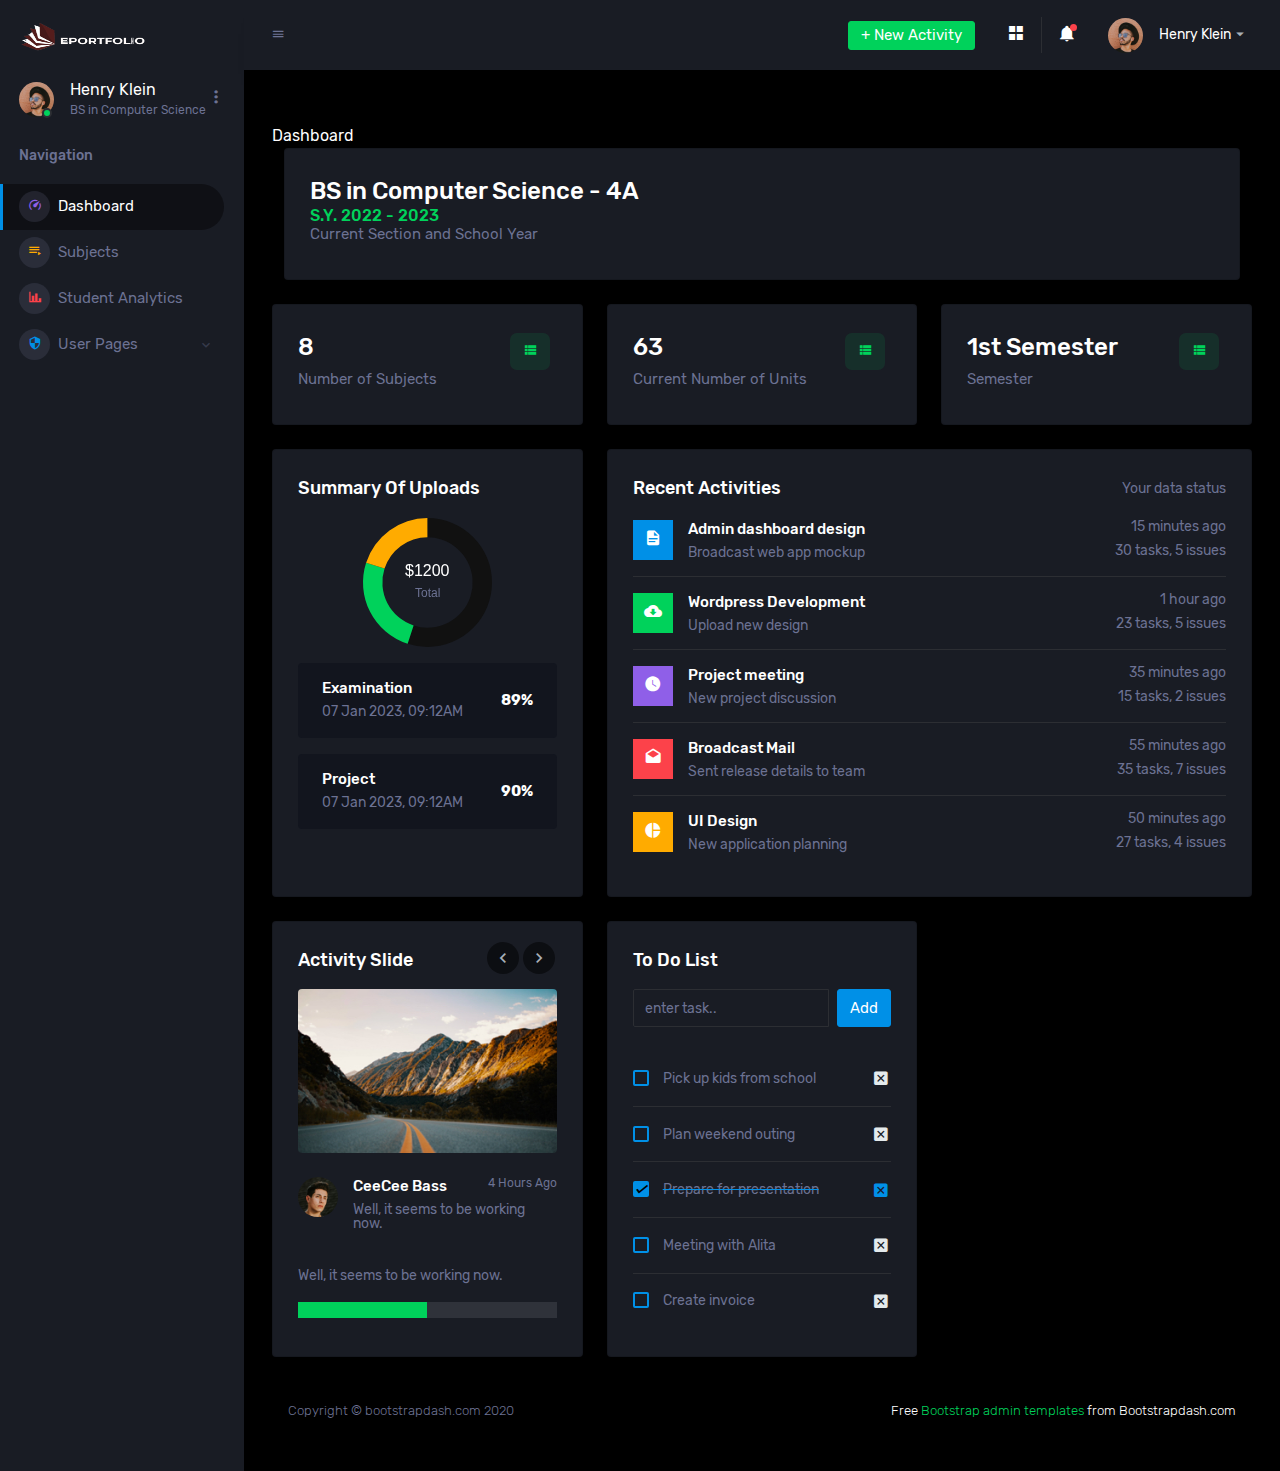
==== commit 0ed229f2: "pages update" ====
--- a/template/index.html
+++ b/template/index.html
@@ -1,630 +1,623 @@
 <!DOCTYPE html>
 <html lang="en">
-  <head>
-    <!-- Required meta tags -->
-    <meta charset="utf-8">
-    <meta name="viewport" content="width=device-width, initial-scale=1, shrink-to-fit=no">
-    <title>Eportfolio</title>
-    <!-- plugins:css -->
-    <link rel="stylesheet" href="assets/vendors/mdi/css/materialdesignicons.min.css">
-    <link rel="stylesheet" href="assets/vendors/css/vendor.bundle.base.css">
-    <!-- endinject -->
-    <!-- Plugin css for this page -->
-    <link rel="stylesheet" href="assets/vendors/jvectormap/jquery-jvectormap.css">
-    <link rel="stylesheet" href="assets/vendors/flag-icon-css/css/flag-icon.min.css">
-    <link rel="stylesheet" href="assets/vendors/owl-carousel-2/owl.carousel.min.css">
-    <link rel="stylesheet" href="assets/vendors/owl-carousel-2/owl.theme.default.min.css">
-    <!-- End plugin css for this page -->
-    <!-- inject:css -->
-    <!-- endinject -->
-    <!-- Layout styles -->
-    <link rel="stylesheet" href="assets/css/style.css">
-    <!-- End layout styles -->
-    <link rel="shortcut icon" href="assets/images/favicon.png" />
-  </head>
-  <body>
-    <div class="container-scroller">
-      <!-- partial:partials/_sidebar.html -->
-      <nav class="sidebar sidebar-offcanvas" id="sidebar">
-        <div class="sidebar-brand-wrapper d-none d-lg-flex align-items-center justify-content-center fixed-top">
-          <a class="sidebar-brand brand-logo" href="index.html"> <img  src="../template/assets/images/samples/logo1.png"   width="15" height="10" alt="logo1" /></a>
-          <a class="sidebar-brand brand-logo-mini" href="index.html"> <img src="../template/assets/images/samples/logo.png" width="5" height="5" alt="logo"  /></a>
+
+<head>
+  <!-- Required meta tags -->
+  <meta charset="utf-8">
+  <meta name="viewport" content="width=device-width, initial-scale=1, shrink-to-fit=no">
+  <title>Eportfolio</title>
+  <!-- plugins:css -->
+  <link rel="stylesheet" href="assets/vendors/mdi/css/materialdesignicons.min.css">
+  <link rel="stylesheet" href="assets/vendors/css/vendor.bundle.base.css">
+  <!-- endinject -->
+  <!-- Plugin css for this page -->
+  <link rel="stylesheet" href="assets/vendors/jvectormap/jquery-jvectormap.css">
+  <link rel="stylesheet" href="assets/vendors/flag-icon-css/css/flag-icon.min.css">
+  <link rel="stylesheet" href="assets/vendors/owl-carousel-2/owl.carousel.min.css">
+  <link rel="stylesheet" href="assets/vendors/owl-carousel-2/owl.theme.default.min.css">
+  <!-- End plugin css for this page -->
+  <!-- inject:css -->
+  <!-- endinject -->
+  <!-- Layout styles -->
+  <link rel="stylesheet" href="assets/css/style.css">
+  <!-- End layout styles -->
+  <link rel="shortcut icon" href="../template/assets/images/samples/logo.png" />
+</head>
+
+<body>
+  <div class="container-scroller">
+    <!-- partial:partials/_sidebar.html -->
+    <nav class="sidebar sidebar-offcanvas" id="sidebar">
+      <div class="sidebar-brand-wrapper d-none d-lg-flex align-items-center justify-content-center fixed-top">
+        <a class="sidebar-brand brand-logo" href="index.html"> <img src="../template/assets/images/samples/logo1.png"
+            width="15" height="10" alt="logo1" /></a>
+        <a class="sidebar-brand brand-logo-mini" href="index.html"> <img
+            src="../template/assets/images/samples/logo.png" width="5" height="5" alt="logo" /></a>
+      </div>
+      <ul class="nav">
+        <li class="nav-item profile">
+          <div class="profile-desc">
+            <div class="profile-pic">
+              <div class="count-indicator">
+                <img class="img-xs rounded-circle " src="assets/images/faces/face15.jpg" alt="">
+                <span class="count bg-success"></span>
+              </div>
+              <div class="profile-name">
+                <h5 class="mb-0 font-weight-normal">Henry Klein</h5>
+                <span>BS in Computer Science</span>
+              </div>
+            </div>
+            <a href="#" id="profile-dropdown" data-toggle="dropdown"><i class="mdi mdi-dots-vertical"></i></a>
+            <div class="dropdown-menu dropdown-menu-right sidebar-dropdown preview-list"
+              aria-labelledby="profile-dropdown">
+              <a href="#" class="dropdown-item preview-item">
+                <div class="preview-thumbnail">
+                  <div class="preview-icon bg-dark rounded-circle">
+                    <i class="mdi mdi-settings text-primary"></i>
+                  </div>
+                </div>
+                <div class="preview-item-content">
+                  <p class="preview-subject ellipsis mb-1 text-small">Account settings</p>
+                </div>
+              </a>
+              <div class="dropdown-divider"></div>
+              <a href="#" class="dropdown-item preview-item">
+                <div class="preview-thumbnail">
+                  <div class="preview-icon bg-dark rounded-circle">
+                    <i class="mdi mdi-onepassword  text-info"></i>
+                  </div>
+                </div>
+                <div class="preview-item-content">
+                  <p class="preview-subject ellipsis mb-1 text-small">Change Password</p>
+                </div>
+              </a>
+              <div class="dropdown-divider"></div>
+              <a href="#" class="dropdown-item preview-item">
+                <div class="preview-thumbnail">
+                  <div class="preview-icon bg-dark rounded-circle">
+                    <i class="mdi mdi-calendar-today text-success"></i>
+                  </div>
+                </div>
+                <div class="preview-item-content">
+                  <p class="preview-subject ellipsis mb-1 text-small">To-do list</p>
+                </div>
+              </a>
+            </div>
+          </div>
+        </li>
+        <li class="nav-item nav-category">
+          <span class="nav-link">Navigation</span>
+        </li>
+        <li class="nav-item menu-items">
+          <a class="nav-link" href="index.html">
+            <span class="menu-icon">
+              <i class="mdi mdi-speedometer"></i>
+            </span>
+            <span class="menu-title">Dashboard</span>
+          </a>
+        </li>
+        <!-- <li class="nav-item menu-items">
+          <a class="nav-link" data-toggle="collapse" href="#ui-basic" aria-expanded="false" aria-controls="ui-basic">
+            <span class="menu-icon">
+              <i class="mdi mdi-laptop"></i>
+            </span>
+            <span class="menu-title">Basic UI Elements</span>
+            <i class="menu-arrow"></i>
+          </a>
+          <div class="collapse" id="ui-basic">
+            <ul class="nav flex-column sub-menu">
+              <li class="nav-item"> <a class="nav-link" href="pages/ui-features/buttons.html">Buttons</a></li>
+              <li class="nav-item"> <a class="nav-link" href="pages/ui-features/dropdowns.html">Dropdowns</a></li>
+              <li class="nav-item"> <a class="nav-link" href="pages/ui-features/typography.html">Typography</a></li>
+            </ul>
+          </div>
+        </li> -->
+        <li class="nav-item menu-items">
+          <a class="nav-link" href="pages/forms/basic_elements.html">
+            <span class="menu-icon">
+              <i class="mdi mdi-playlist-play"></i>
+            </span>
+            <span class="menu-title">Subjects</span>
+          </a>
+        </li>
+        <li class="nav-item menu-items">
+          <a class="nav-link" href="pages/charts/chartjs.html">
+            <span class="menu-icon">
+              <i class="mdi mdi-chart-bar"></i>
+            </span>
+            <span class="menu-title">Student Analytics</span>
+          </a>
+        </li>
+        <li class="nav-item menu-items">
+          <a class="nav-link" data-toggle="collapse" href="#auth" aria-expanded="false" aria-controls="auth">
+            <span class="menu-icon">
+              <i class="mdi mdi-security"></i>
+            </span>
+            <span class="menu-title">User Pages</span>
+            <i class="menu-arrow"></i>
+          </a>
+          <div class="collapse" id="auth">
+            <ul class="nav flex-column sub-menu">
+              <li class="nav-item"> <a class="nav-link" href="pages/samples/blank-page.html"> Profile </a></li>
+              <li class="nav-item"> <a class="nav-link" href="pages/samples/error-404.html"> 404 </a></li>
+              <li class="nav-item"> <a class="nav-link" href="pages/samples/error-500.html"> 500 </a></li>
+              <li class="nav-item"> <a class="nav-link" href="pages/samples/login.html"> Login </a></li>
+              <li class="nav-item"> <a class="nav-link" href="pages/samples/register.html"> Register </a></li>
+            </ul>
+          </div>
+        </li>
+      </ul>
+    </nav>
+    <!-- partial -->
+    <div class="container-fluid page-body-wrapper">
+      <!-- partial:partials/_navbar.html -->
+      <nav class="navbar p-0 fixed-top d-flex flex-row">
+        <div class="navbar-brand-wrapper d-flex d-lg-none align-items-center justify-content-center">
+          <a class="navbar-brand brand-logo-mini" href="index.html"><img src="assets/images/logo-mini.svg"
+              alt="logo" /></a>
         </div>
-        <ul class="nav">
-          <li class="nav-item profile">
-            <div class="profile-desc">
-              <div class="profile-pic">
-                <div class="count-indicator">
-                  <img class="img-xs rounded-circle " src="assets/images/faces/face15.jpg" alt="">
-                  <span class="count bg-success"></span>
-                </div>
-                <div class="profile-name">
-                  <h5 class="mb-0 font-weight-normal">Henry Klein</h5>
-                  <span>BS in Computer Science</span>
-                </div>
-              </div>
-              <a href="#" id="profile-dropdown" data-toggle="dropdown"><i class="mdi mdi-dots-vertical"></i></a>
-              <div class="dropdown-menu dropdown-menu-right sidebar-dropdown preview-list" aria-labelledby="profile-dropdown">
-                <a href="#" class="dropdown-item preview-item">
-                  <div class="preview-thumbnail">
-                    <div class="preview-icon bg-dark rounded-circle">
-                      <i class="mdi mdi-settings text-primary"></i>
-                    </div>
-                  </div>
-                  <div class="preview-item-content">
-                    <p class="preview-subject ellipsis mb-1 text-small">Account settings</p>
-                  </div>
-                </a>
-                <div class="dropdown-divider"></div>
-                <a href="#" class="dropdown-item preview-item">
-                  <div class="preview-thumbnail">
-                    <div class="preview-icon bg-dark rounded-circle">
-                      <i class="mdi mdi-onepassword  text-info"></i>
-                    </div>
-                  </div>
-                  <div class="preview-item-content">
-                    <p class="preview-subject ellipsis mb-1 text-small">Change Password</p>
-                  </div>
-                </a>
-                <div class="dropdown-divider"></div>
-                <a href="#" class="dropdown-item preview-item">
-                  <div class="preview-thumbnail">
-                    <div class="preview-icon bg-dark rounded-circle">
-                      <i class="mdi mdi-calendar-today text-success"></i>
-                    </div>
-                  </div>
-                  <div class="preview-item-content">
-                    <p class="preview-subject ellipsis mb-1 text-small">To-do list</p>
-                  </div>
-                </a>
-              </div>
-            </div>
-          </li>
-          <li class="nav-item nav-category">
-            <span class="nav-link">Navigation</span>
-          </li>
-          <li class="nav-item menu-items">
-            <a class="nav-link" href="index.html">
-              <span class="menu-icon">
-                <i class="mdi mdi-speedometer"></i>
-              </span>
-              <span class="menu-title">Dashboard</span>
-            </a>
-          </li>
-          <li class="nav-item menu-items">
-            <a class="nav-link" data-toggle="collapse" href="#ui-basic" aria-expanded="false" aria-controls="ui-basic">
-              <span class="menu-icon">
-                <i class="mdi mdi-laptop"></i>
-              </span>
-              <span class="menu-title">Basic UI Elements</span>
-              <i class="menu-arrow"></i>
-            </a>
-            <div class="collapse" id="ui-basic">
-              <ul class="nav flex-column sub-menu">
-                <li class="nav-item"> <a class="nav-link" href="pages/ui-features/buttons.html">Buttons</a></li>
-                <li class="nav-item"> <a class="nav-link" href="pages/ui-features/dropdowns.html">Dropdowns</a></li>
-                <li class="nav-item"> <a class="nav-link" href="pages/ui-features/typography.html">Typography</a></li>
-              </ul>
-            </div>
-          </li>
-          <li class="nav-item menu-items">
-            <a class="nav-link" href="pages/forms/basic_elements.html">
-              <span class="menu-icon">
-                <i class="mdi mdi-playlist-play"></i>
-              </span>
-              <span class="menu-title">Form Elements</span>
-            </a>
-          </li>
-          <li class="nav-item menu-items">
-            <a class="nav-link" href="pages/tables/basic-table.html">
-              <span class="menu-icon">
-                <i class="mdi mdi-table-large"></i>
-              </span>
-              <span class="menu-title">Student Record</span>
-            </a>
-          </li>
-          <li class="nav-item menu-items">
-            <a class="nav-link" href="pages/charts/chartjs.html">
-              <span class="menu-icon">
-                <i class="mdi mdi-chart-bar"></i>
-              </span>
-              <span class="menu-title">Student Analytics</span>
-            </a>
-          </li>
-          <li class="nav-item menu-items">
-            <a class="nav-link" href="pages/icons/mdi.html">
-              <span class="menu-icon">
-                <i class="mdi mdi-contacts"></i>
-              </span>
-              <span class="menu-title">Icons</span>
-            </a>
-          </li>
-          <li class="nav-item menu-items">
-            <a class="nav-link" data-toggle="collapse" href="#auth" aria-expanded="false" aria-controls="auth">
-              <span class="menu-icon">
-                <i class="mdi mdi-security"></i>
-              </span>
-              <span class="menu-title">User Pages</span>
-              <i class="menu-arrow"></i>
-            </a>
-            <div class="collapse" id="auth">
-              <ul class="nav flex-column sub-menu">
-                <li class="nav-item"> <a class="nav-link" href="pages/samples/blank-page.html"> Profile </a></li>
-                <li class="nav-item"> <a class="nav-link" href="pages/samples/error-404.html"> 404 </a></li>
-                <li class="nav-item"> <a class="nav-link" href="pages/samples/error-500.html"> 500 </a></li>
-                <li class="nav-item"> <a class="nav-link" href="pages/samples/login.html"> Login </a></li>
-                <li class="nav-item"> <a class="nav-link" href="pages/samples/register.html"> Register </a></li>
-              </ul>
-            </div>
-          </li>
-          <li class="nav-item menu-items">
-            <a class="nav-link" href="http://www.bootstrapdash.com/demo/corona-free/jquery/documentation/documentation.html">
-              <span class="menu-icon">
-                <i class="mdi mdi-file-document-box"></i>
-              </span>
-              <span class="menu-title">Documentation</span>
-            </a>
-          </li>
-        </ul>
+        <div class="navbar-menu-wrapper flex-grow d-flex align-items-stretch">
+          <button class="navbar-toggler navbar-toggler align-self-center" type="button" data-toggle="minimize">
+            <span class="mdi mdi-menu"></span>
+          </button>
+          <ul class="navbar-nav navbar-nav-right">
+            <li class="nav-item dropdown d-none d-lg-block">
+              <a class="nav-link btn btn-success create-new-button" id="createbuttonDropdown" data-toggle="dropdown"
+                aria-expanded="false" href="#">+ New Activity</a>
+              <div class="dropdown-menu dropdown-menu-right navbar-dropdown preview-list"
+                aria-labelledby="createbuttonDropdown">
+                <h6 class="p-3 mb-0">Projects</h6>
+                <div class="dropdown-divider"></div>
+                <a class="dropdown-item preview-item">
+                  <div class="preview-thumbnail">
+                    <div class="preview-icon bg-dark rounded-circle">
+                      <i class="mdi mdi-file-outline text-primary"></i>
+                    </div>
+                  </div>
+                  <div class="preview-item-content">
+                    <p class="preview-subject ellipsis mb-1">Software Development</p>
+                  </div>
+                </a>
+                <div class="dropdown-divider"></div>
+                <a class="dropdown-item preview-item">
+                  <div class="preview-thumbnail">
+                    <div class="preview-icon bg-dark rounded-circle">
+                      <i class="mdi mdi-web text-info"></i>
+                    </div>
+                  </div>
+                  <div class="preview-item-content">
+                    <p class="preview-subject ellipsis mb-1">UI Development</p>
+                  </div>
+                </a>
+                <div class="dropdown-divider"></div>
+                <a class="dropdown-item preview-item">
+                  <div class="preview-thumbnail">
+                    <div class="preview-icon bg-dark rounded-circle">
+                      <i class="mdi mdi-layers text-danger"></i>
+                    </div>
+                  </div>
+                  <div class="preview-item-content">
+                    <p class="preview-subject ellipsis mb-1">Software Testing</p>
+                  </div>
+                </a>
+                <div class="dropdown-divider"></div>
+                <p class="p-3 mb-0 text-center">See all projects</p>
+              </div>
+            </li>
+            <li class="nav-item nav-settings d-none d-lg-block">
+              <a class="nav-link" href="#">
+                <i class="mdi mdi-view-grid"></i>
+              </a>
+            </li>
+
+            <li class="nav-item dropdown border-left">
+              <a class="nav-link count-indicator dropdown-toggle" id="notificationDropdown" href="#"
+                data-toggle="dropdown">
+                <i class="mdi mdi-bell"></i>
+                <span class="count bg-danger"></span>
+              </a>
+              <div class="dropdown-menu dropdown-menu-right navbar-dropdown preview-list"
+                aria-labelledby="notificationDropdown">
+                <h6 class="p-3 mb-0">Notifications</h6>
+                <div class="dropdown-divider"></div>
+                <a class="dropdown-item preview-item">
+                  <div class="preview-thumbnail">
+                    <div class="preview-icon bg-dark rounded-circle">
+                      <i class="mdi mdi-calendar text-success"></i>
+                    </div>
+                  </div>
+                  <div class="preview-item-content">
+                    <p class="preview-subject mb-1">Event today</p>
+                    <p class="text-muted ellipsis mb-0"> Just a reminder that you have an event today </p>
+                  </div>
+                </a>
+                <div class="dropdown-divider"></div>
+                <a class="dropdown-item preview-item">
+                  <div class="preview-thumbnail">
+                    <div class="preview-icon bg-dark rounded-circle">
+                      <i class="mdi mdi-settings text-danger"></i>
+                    </div>
+                  </div>
+                  <div class="preview-item-content">
+                    <p class="preview-subject mb-1">Settings</p>
+                    <p class="text-muted ellipsis mb-0"> Update dashboard </p>
+                  </div>
+                </a>
+                <div class="dropdown-divider"></div>
+                <a class="dropdown-item preview-item">
+                  <div class="preview-thumbnail">
+                    <div class="preview-icon bg-dark rounded-circle">
+                      <i class="mdi mdi-link-variant text-warning"></i>
+                    </div>
+                  </div>
+                  <div class="preview-item-content">
+                    <p class="preview-subject mb-1">Launch Admin</p>
+                    <p class="text-muted ellipsis mb-0"> New admin wow! </p>
+                  </div>
+                </a>
+                <div class="dropdown-divider"></div>
+                <p class="p-3 mb-0 text-center">See all notifications</p>
+              </div>
+            </li>
+            <li class="nav-item dropdown">
+              <a class="nav-link" id="profileDropdown" href="#" data-toggle="dropdown">
+                <div class="navbar-profile">
+                  <img class="img-xs rounded-circle" src="assets/images/faces/face15.jpg" alt="">
+                  <p class="mb-0 d-none d-sm-block navbar-profile-name">Henry Klein</p>
+                  <i class="mdi mdi-menu-down d-none d-sm-block"></i>
+                </div>
+              </a>
+              <div class="dropdown-menu dropdown-menu-right navbar-dropdown preview-list"
+                aria-labelledby="profileDropdown">
+                <h6 class="p-3 mb-0">Profile</h6>
+                <div class="dropdown-divider"></div>
+                <a class="dropdown-item preview-item">
+                  <div class="preview-thumbnail">
+                    <div class="preview-icon bg-dark rounded-circle">
+                      <i class="mdi mdi-settings text-success"></i>
+                    </div>
+                  </div>
+                  <div class="preview-item-content">
+                    <p class="preview-subject mb-1">Settings</p>
+                  </div>
+                </a>
+                <div class="dropdown-divider"></div>
+                <a class="dropdown-item preview-item">
+                  <div class="preview-thumbnail">
+                    <div class="preview-icon bg-dark rounded-circle">
+                      <i class="mdi mdi-logout text-danger"></i>
+                    </div>
+                  </div>
+                  <div class="preview-item-content">
+                    <p class="preview-subject mb-1">Log out</p>
+                  </div>
+                </a>
+                <div class="dropdown-divider"></div>
+                <p class="p-3 mb-0 text-center">Advanced settings</p>
+              </div>
+            </li>
+          </ul>
+          <button class="navbar-toggler navbar-toggler-right d-lg-none align-self-center" type="button"
+            data-toggle="offcanvas">
+            <span class="mdi mdi-format-line-spacing"></span>
+          </button>
+        </div>
       </nav>
       <!-- partial -->
-      <div class="container-fluid page-body-wrapper">
-        <!-- partial:partials/_navbar.html -->
-        <nav class="navbar p-0 fixed-top d-flex flex-row">
-          <div class="navbar-brand-wrapper d-flex d-lg-none align-items-center justify-content-center">
-            <a class="navbar-brand brand-logo-mini" href="index.html"><img src="assets/images/logo-mini.svg" alt="logo" /></a>
-          </div>
-          <div class="navbar-menu-wrapper flex-grow d-flex align-items-stretch">
-            <button class="navbar-toggler navbar-toggler align-self-center" type="button" data-toggle="minimize">
-              <span class="mdi mdi-menu"></span>
-            </button>
-            <ul class="navbar-nav navbar-nav-right">
-              <li class="nav-item dropdown d-none d-lg-block">
-                <a class="nav-link btn btn-success create-new-button" id="createbuttonDropdown" data-toggle="dropdown" aria-expanded="false" href="#">+ New Activity</a>
-                <div class="dropdown-menu dropdown-menu-right navbar-dropdown preview-list" aria-labelledby="createbuttonDropdown">
-                  <h6 class="p-3 mb-0">Projects</h6>
-                  <div class="dropdown-divider"></div>
-                  <a class="dropdown-item preview-item">
-                    <div class="preview-thumbnail">
-                      <div class="preview-icon bg-dark rounded-circle">
-                        <i class="mdi mdi-file-outline text-primary"></i>
-                      </div>
-                    </div>
-                    <div class="preview-item-content">
-                      <p class="preview-subject ellipsis mb-1">Software Development</p>
-                    </div>
-                  </a>
-                  <div class="dropdown-divider"></div>
-                  <a class="dropdown-item preview-item">
-                    <div class="preview-thumbnail">
-                      <div class="preview-icon bg-dark rounded-circle">
-                        <i class="mdi mdi-web text-info"></i>
-                      </div>
-                    </div>
-                    <div class="preview-item-content">
-                      <p class="preview-subject ellipsis mb-1">UI Development</p>
-                    </div>
-                  </a>
-                  <div class="dropdown-divider"></div>
-                  <a class="dropdown-item preview-item">
-                    <div class="preview-thumbnail">
-                      <div class="preview-icon bg-dark rounded-circle">
-                        <i class="mdi mdi-layers text-danger"></i>
-                      </div>
-                    </div>
-                    <div class="preview-item-content">
-                      <p class="preview-subject ellipsis mb-1">Software Testing</p>
-                    </div>
-                  </a>
-                  <div class="dropdown-divider"></div>
-                  <p class="p-3 mb-0 text-center">See all projects</p>
-                </div>
-              </li>
-              <li class="nav-item nav-settings d-none d-lg-block">
-                <a class="nav-link" href="#">
-                  <i class="mdi mdi-view-grid"></i>
-                </a>
-              </li>
-              
-              <li class="nav-item dropdown border-left">
-                <a class="nav-link count-indicator dropdown-toggle" id="notificationDropdown" href="#" data-toggle="dropdown">
-                  <i class="mdi mdi-bell"></i>
-                  <span class="count bg-danger"></span>
-                </a>
-                <div class="dropdown-menu dropdown-menu-right navbar-dropdown preview-list" aria-labelledby="notificationDropdown">
-                  <h6 class="p-3 mb-0">Notifications</h6>
-                  <div class="dropdown-divider"></div>
-                  <a class="dropdown-item preview-item">
-                    <div class="preview-thumbnail">
-                      <div class="preview-icon bg-dark rounded-circle">
-                        <i class="mdi mdi-calendar text-success"></i>
-                      </div>
-                    </div>
-                    <div class="preview-item-content">
-                      <p class="preview-subject mb-1">Event today</p>
-                      <p class="text-muted ellipsis mb-0"> Just a reminder that you have an event today </p>
-                    </div>
-                  </a>
-                  <div class="dropdown-divider"></div>
-                  <a class="dropdown-item preview-item">
-                    <div class="preview-thumbnail">
-                      <div class="preview-icon bg-dark rounded-circle">
-                        <i class="mdi mdi-settings text-danger"></i>
-                      </div>
-                    </div>
-                    <div class="preview-item-content">
-                      <p class="preview-subject mb-1">Settings</p>
-                      <p class="text-muted ellipsis mb-0"> Update dashboard </p>
-                    </div>
-                  </a>
-                  <div class="dropdown-divider"></div>
-                  <a class="dropdown-item preview-item">
-                    <div class="preview-thumbnail">
-                      <div class="preview-icon bg-dark rounded-circle">
-                        <i class="mdi mdi-link-variant text-warning"></i>
-                      </div>
-                    </div>
-                    <div class="preview-item-content">
-                      <p class="preview-subject mb-1">Launch Admin</p>
-                      <p class="text-muted ellipsis mb-0"> New admin wow! </p>
-                    </div>
-                  </a>
-                  <div class="dropdown-divider"></div>
-                  <p class="p-3 mb-0 text-center">See all notifications</p>
-                </div>
-              </li>
-              <li class="nav-item dropdown">
-                <a class="nav-link" id="profileDropdown" href="#" data-toggle="dropdown">
-                  <div class="navbar-profile">
-                    <img class="img-xs rounded-circle" src="assets/images/faces/face15.jpg" alt="">
-                    <p class="mb-0 d-none d-sm-block navbar-profile-name">Henry Klein</p>
-                    <i class="mdi mdi-menu-down d-none d-sm-block"></i>
-                  </div>
-                </a>
-                <div class="dropdown-menu dropdown-menu-right navbar-dropdown preview-list" aria-labelledby="profileDropdown">
-                  <h6 class="p-3 mb-0">Profile</h6>
-                  <div class="dropdown-divider"></div>
-                  <a class="dropdown-item preview-item">
-                    <div class="preview-thumbnail">
-                      <div class="preview-icon bg-dark rounded-circle">
-                        <i class="mdi mdi-settings text-success"></i>
-                      </div>
-                    </div>
-                    <div class="preview-item-content">
-                      <p class="preview-subject mb-1">Settings</p>
-                    </div>
-                  </a>
-                  <div class="dropdown-divider"></div>
-                  <a class="dropdown-item preview-item">
-                    <div class="preview-thumbnail">
-                      <div class="preview-icon bg-dark rounded-circle">
-                        <i class="mdi mdi-logout text-danger"></i>
-                      </div>
-                    </div>
-                    <div class="preview-item-content">
-                      <p class="preview-subject mb-1">Log out</p>
-                    </div>
-                  </a>
-                  <div class="dropdown-divider"></div>
-                  <p class="p-3 mb-0 text-center">Advanced settings</p>
-                </div>
-              </li>
-            </ul>
-            <button class="navbar-toggler navbar-toggler-right d-lg-none align-self-center" type="button" data-toggle="offcanvas">
-              <span class="mdi mdi-format-line-spacing"></span>
-            </button>
-          </div>
-        </nav>
-        <!-- partial -->
-        <div class="main-panel">
-          <div class="content-wrapper">
-            <div class="row">
-              <div class="col-12 grid-margin stretch-card">
-              </div>
-            </div>
-            <div>Dashboard</div>
-            <div class="col-xl-12 col-sm-12 grid-margin stretch-card">
+      <div class="main-panel">
+        <div class="content-wrapper">
+          <div class="row">
+            <div class="col-12 grid-margin stretch-card">
+            </div>
+          </div>
+          <div>Dashboard</div>
+          <div class="col-xl-12 col-sm-12 grid-margin stretch-card">
+            <div class="card">
+              <div class="card-body">
+                <div class="row">
+                  <div class="col-9">
+                    <div class="d-flex align-items-center align-self-start">
+                      <h3 class="mb-0">BS in Computer Science - 4A</h3>
+                    </div>
+                    <h5 class="text-success  mb-0 font-weight-medium">S.Y. 2022 - 2023</h5>
+                  </div>
+                </div>
+                <h6 class="text-muted font-weight-normal">Current Section and School Year</h6>
+              </div>
+            </div>
+          </div>
+          <div class="row">
+            <div class="col-xl-4 col-sm-6 grid-margin stretch-card">
               <div class="card">
                 <div class="card-body">
                   <div class="row">
                     <div class="col-9">
                       <div class="d-flex align-items-center align-self-start">
-                        <h3 class="mb-0">BS in Computer Science - 4A</h3>
-                      </div>
-                      <h5 class="text-success  mb-0 font-weight-medium">S.Y. 2022 - 2023</h5>
-                    </div>
-                  </div>
-                  <h6 class="text-muted font-weight-normal">Current Section and School Year</h6>
-                </div>
-              </div>
-            </div>
-            <div class="row">           
-              <div class="col-xl-4 col-sm-6 grid-margin stretch-card">
-                <div class="card">
-                  <div class="card-body">
-                    <div class="row">
-                      <div class="col-9">
-                        <div class="d-flex align-items-center align-self-start">
-                          <h3 class="mb-0">8</h3>
-                        </div>
-                      </div>
-                      <div class="col-3">
-                        <div class="icon icon-box-success ">
-                          <span class="mdi mdi-view-list"></span>
-                        </div>
-                      </div>
-                    </div>
-                    <h6 class="text-muted font-weight-normal">Number of Subjects</h6>
-                  </div>
-                </div>
-              </div>
-              <div class="col-xl-4 col-sm-6 grid-margin stretch-card">
-                <div class="card">
-                  <div class="card-body">
-                    <div class="row">
-                      <div class="col-9">
-                        <div class="d-flex align-items-center align-self-start">
-                          <h3 class="mb-0">63</h3>
-                        </div>
-                      </div>
-                      <div class="col-3">
-                        <div class="icon icon-box-success ">
-                          <span class="mdi mdi-view-list"></span>
-                        </div>
-                      </div>
-                    </div>
-                    <h6 class="text-muted font-weight-normal">Current Number of Units</h6>
-                  </div>
-                </div>
-              </div>
-              <div class="col-xl-4 col-sm-6 grid-margin stretch-card">
-                <div class="card">
-                  <div class="card-body">
-                    <div class="row">
-                      <div class="col-9">
-                        <div class="d-flex align-items-center align-self-start">
-                          <h3 class="mb-0">1st Semester</h3>
-                        </div>
-                      </div>
-                      <div class="col-3">
-                        <div class="icon icon-box-success ">
-                          <span class="mdi mdi-view-list"></span>
-                        </div>
-                      </div>
-                    </div>
-                    <h6 class="text-muted font-weight-normal">Semester</h6>
-                  </div>
-                </div>
-              </div>
-            </div>
-            <div class="row">
-              <div class="col-md-4 grid-margin stretch-card">
-                <div class="card">
-                  <div class="card-body">
-                    <h4 class="card-title">Summary of Uploads</h4>
-                    <canvas id="transaction-history" class="transaction-chart"></canvas>
-                    <div class="bg-gray-dark d-flex d-md-block d-xl-flex flex-row py-3 px-4 px-md-3 px-xl-4 rounded mt-3">
-                      <div class="text-md-center text-xl-left">
-                        <h6 class="mb-1">Examination</h6>
-                        <p class="text-muted mb-0">07 Jan 2023, 09:12AM</p>
-                      </div>
-                      <div class="align-self-center flex-grow text-right text-md-center text-xl-right py-md-2 py-xl-0">
-                        <h6 class="font-weight-bold mb-0">89%</h6>
-                      </div>
-                    </div>
-                    <div class="bg-gray-dark d-flex d-md-block d-xl-flex flex-row py-3 px-4 px-md-3 px-xl-4 rounded mt-3">
-                      <div class="text-md-center text-xl-left">
-                        <h6 class="mb-1">Project</h6>
-                        <p class="text-muted mb-0">07 Jan 2023, 09:12AM</p>
-                      </div>
-                      <div class="align-self-center flex-grow text-right text-md-center text-xl-right py-md-2 py-xl-0">
-                        <h6 class="font-weight-bold mb-0">90%</h6>
-                      </div>
-                    </div>
-                  </div>
-                </div>
-              </div>
-              <div class="col-md-8 grid-margin stretch-card">
-                <div class="card">
-                  <div class="card-body">
-                    <div class="d-flex flex-row justify-content-between">
-                      <h4 class="card-title mb-1">Recent Activities</h4>
-                      <p class="text-muted mb-1">Your data status</p>
-                    </div>
-                    <div class="row">
-                      <div class="col-12">
-                        <div class="preview-list">
-                          <div class="preview-item border-bottom">
-                            <div class="preview-thumbnail">
-                              <div class="preview-icon bg-primary">
-                                <i class="mdi mdi-file-document"></i>
-                              </div>
-                            </div>
-                            <div class="preview-item-content d-sm-flex flex-grow">
-                              <div class="flex-grow">
-                                <h6 class="preview-subject">Admin dashboard design</h6>
-                                <p class="text-muted mb-0">Broadcast web app mockup</p>
-                              </div>
-                              <div class="mr-auto text-sm-right pt-2 pt-sm-0">
-                                <p class="text-muted">15 minutes ago</p>
-                                <p class="text-muted mb-0">30 tasks, 5 issues </p>
-                              </div>
-                            </div>
-                          </div>
-                          <div class="preview-item border-bottom">
-                            <div class="preview-thumbnail">
-                              <div class="preview-icon bg-success">
-                                <i class="mdi mdi-cloud-download"></i>
-                              </div>
-                            </div>
-                            <div class="preview-item-content d-sm-flex flex-grow">
-                              <div class="flex-grow">
-                                <h6 class="preview-subject">Wordpress Development</h6>
-                                <p class="text-muted mb-0">Upload new design</p>
-                              </div>
-                              <div class="mr-auto text-sm-right pt-2 pt-sm-0">
-                                <p class="text-muted">1 hour ago</p>
-                                <p class="text-muted mb-0">23 tasks, 5 issues </p>
-                              </div>
-                            </div>
-                          </div>
-                          <div class="preview-item border-bottom">
-                            <div class="preview-thumbnail">
-                              <div class="preview-icon bg-info">
-                                <i class="mdi mdi-clock"></i>
-                              </div>
-                            </div>
-                            <div class="preview-item-content d-sm-flex flex-grow">
-                              <div class="flex-grow">
-                                <h6 class="preview-subject">Project meeting</h6>
-                                <p class="text-muted mb-0">New project discussion</p>
-                              </div>
-                              <div class="mr-auto text-sm-right pt-2 pt-sm-0">
-                                <p class="text-muted">35 minutes ago</p>
-                                <p class="text-muted mb-0">15 tasks, 2 issues</p>
-                              </div>
-                            </div>
-                          </div>
-                          <div class="preview-item border-bottom">
-                            <div class="preview-thumbnail">
-                              <div class="preview-icon bg-danger">
-                                <i class="mdi mdi-email-open"></i>
-                              </div>
-                            </div>
-                            <div class="preview-item-content d-sm-flex flex-grow">
-                              <div class="flex-grow">
-                                <h6 class="preview-subject">Broadcast Mail</h6>
-                                <p class="text-muted mb-0">Sent release details to team</p>
-                              </div>
-                              <div class="mr-auto text-sm-right pt-2 pt-sm-0">
-                                <p class="text-muted">55 minutes ago</p>
-                                <p class="text-muted mb-0">35 tasks, 7 issues </p>
-                              </div>
-                            </div>
-                          </div>
-                          <div class="preview-item">
-                            <div class="preview-thumbnail">
-                              <div class="preview-icon bg-warning">
-                                <i class="mdi mdi-chart-pie"></i>
-                              </div>
-                            </div>
-                            <div class="preview-item-content d-sm-flex flex-grow">
-                              <div class="flex-grow">
-                                <h6 class="preview-subject">UI Design</h6>
-                                <p class="text-muted mb-0">New application planning</p>
-                              </div>
-                              <div class="mr-auto text-sm-right pt-2 pt-sm-0">
-                                <p class="text-muted">50 minutes ago</p>
-                                <p class="text-muted mb-0">27 tasks, 4 issues </p>
-                              </div>
-                            </div>
-                          </div>
-                        </div>
-                      </div>
-                    </div>
-                  </div>
-                </div>
-              </div>
-            </div> 
-            <div class="row">
-              <div class="col-md-6 col-xl-4 grid-margin stretch-card">
-                <div class="card">
-                  <div class="card-body">
-                    <h4 class="card-title">Portfolio Slide</h4>
-                    <div class="owl-carousel owl-theme full-width owl-carousel-dash portfolio-carousel" id="owl-carousel-basic">
-                      <div class="item">
-                        <img src="assets/images/dashboard/Rectangle.jpg" alt="">
-                      </div>
-                      <div class="item">
-                        <img src="assets/images/dashboard/Img_5.jpg" alt="">
-                      </div>
-                      <div class="item">
-                        <img src="assets/images/dashboard/img_6.jpg" alt="">
-                      </div>
-                    </div>
-                    <div class="d-flex py-4">
-                      <div class="preview-list w-100">
-                        <div class="preview-item p-0">
+                        <h3 class="mb-0">8</h3>
+                      </div>
+                    </div>
+                    <div class="col-3">
+                      <div class="icon icon-box-success ">
+                        <span class="mdi mdi-view-list"></span>
+                      </div>
+                    </div>
+                  </div>
+                  <h6 class="text-muted font-weight-normal">Number of Subjects</h6>
+                </div>
+              </div>
+            </div>
+            <div class="col-xl-4 col-sm-6 grid-margin stretch-card">
+              <div class="card">
+                <div class="card-body">
+                  <div class="row">
+                    <div class="col-9">
+                      <div class="d-flex align-items-center align-self-start">
+                        <h3 class="mb-0">63</h3>
+                      </div>
+                    </div>
+                    <div class="col-3">
+                      <div class="icon icon-box-success ">
+                        <span class="mdi mdi-view-list"></span>
+                      </div>
+                    </div>
+                  </div>
+                  <h6 class="text-muted font-weight-normal">Current Number of Units</h6>
+                </div>
+              </div>
+            </div>
+            <div class="col-xl-4 col-sm-6 grid-margin stretch-card">
+              <div class="card">
+                <div class="card-body">
+                  <div class="row">
+                    <div class="col-9">
+                      <div class="d-flex align-items-center align-self-start">
+                        <h3 class="mb-0">1st Semester</h3>
+                      </div>
+                    </div>
+                    <div class="col-3">
+                      <div class="icon icon-box-success ">
+                        <span class="mdi mdi-view-list"></span>
+                      </div>
+                    </div>
+                  </div>
+                  <h6 class="text-muted font-weight-normal">Semester</h6>
+                </div>
+              </div>
+            </div>
+          </div>
+          <div class="row">
+            <div class="col-md-4 grid-margin stretch-card">
+              <div class="card">
+                <div class="card-body">
+                  <h4 class="card-title">Summary of Uploads</h4>
+                  <canvas id="transaction-history" class="transaction-chart"></canvas>
+                  <div class="bg-gray-dark d-flex d-md-block d-xl-flex flex-row py-3 px-4 px-md-3 px-xl-4 rounded mt-3">
+                    <div class="text-md-center text-xl-left">
+                      <h6 class="mb-1">Examination</h6>
+                      <p class="text-muted mb-0">07 Jan 2023, 09:12AM</p>
+                    </div>
+                    <div class="align-self-center flex-grow text-right text-md-center text-xl-right py-md-2 py-xl-0">
+                      <h6 class="font-weight-bold mb-0">89%</h6>
+                    </div>
+                  </div>
+                  <div class="bg-gray-dark d-flex d-md-block d-xl-flex flex-row py-3 px-4 px-md-3 px-xl-4 rounded mt-3">
+                    <div class="text-md-center text-xl-left">
+                      <h6 class="mb-1">Project</h6>
+                      <p class="text-muted mb-0">07 Jan 2023, 09:12AM</p>
+                    </div>
+                    <div class="align-self-center flex-grow text-right text-md-center text-xl-right py-md-2 py-xl-0">
+                      <h6 class="font-weight-bold mb-0">90%</h6>
+                    </div>
+                  </div>
+                </div>
+              </div>
+            </div>
+            <div class="col-md-8 grid-margin stretch-card">
+              <div class="card">
+                <div class="card-body">
+                  <div class="d-flex flex-row justify-content-between">
+                    <h4 class="card-title mb-1">Recent Activities</h4>
+                    <p class="text-muted mb-1">Your data status</p>
+                  </div>
+                  <div class="row">
+                    <div class="col-12">
+                      <div class="preview-list">
+                        <div class="preview-item border-bottom">
                           <div class="preview-thumbnail">
-                            <img src="assets/images/faces/face12.jpg" class="rounded-circle" alt="">
-                          </div>
-                          <div class="preview-item-content d-flex flex-grow">
+                            <div class="preview-icon bg-primary">
+                              <i class="mdi mdi-file-document"></i>
+                            </div>
+                          </div>
+                          <div class="preview-item-content d-sm-flex flex-grow">
                             <div class="flex-grow">
-                              <div class="d-flex d-md-block d-xl-flex justify-content-between">
-                                <h6 class="preview-subject">CeeCee Bass</h6>
-                                <p class="text-muted text-small">4 Hours Ago</p>
-                              </div>
-                              <p class="text-muted">Well, it seems to be working now.</p>
-                            </div>
-                          </div>
-                        </div>
-                      </div>
-                    </div>
-                    <p class="text-muted">Well, it seems to be working now. </p>
-                    <div class="progress progress-md portfolio-progress">
-                      <div class="progress-bar bg-success" role="progressbar" style="width: 50%" aria-valuenow="25" aria-valuemin="0" aria-valuemax="100"></div>
-                    </div>
-                  </div>
-                </div>
-              </div>
-              <div class="col-md-12 col-xl-4 grid-margin stretch-card">
-                <div class="card">
-                  <div class="card-body">
-                    <h4 class="card-title">To do list</h4>
-                    <div class="add-items d-flex">
-                      <input type="text" class="form-control todo-list-input" placeholder="enter task..">
-                      <button class="add btn btn-primary todo-list-add-btn">Add</button>
-                    </div>
-                    <div class="list-wrapper">
-                      <ul class="d-flex flex-column-reverse text-white todo-list todo-list-custom">
-                        <li>
-                          <div class="form-check form-check-primary">
-                            <label class="form-check-label">
-                              <input class="checkbox" type="checkbox"> Create invoice </label>
-                          </div>
-                          <i class="remove mdi mdi-close-box"></i>
-                        </li>
-                        <li>
-                          <div class="form-check form-check-primary">
-                            <label class="form-check-label">
-                              <input class="checkbox" type="checkbox"> Meeting with Alita </label>
-                          </div>
-                          <i class="remove mdi mdi-close-box"></i>
-                        </li>
-                        <li class="completed">
-                          <div class="form-check form-check-primary">
-                            <label class="form-check-label">
-                              <input class="checkbox" type="checkbox" checked> Prepare for presentation </label>
-                          </div>
-                          <i class="remove mdi mdi-close-box"></i>
-                        </li>
-                        <li>
-                          <div class="form-check form-check-primary">
-                            <label class="form-check-label">
-                              <input class="checkbox" type="checkbox"> Plan weekend outing </label>
-                          </div>
-                          <i class="remove mdi mdi-close-box"></i>
-                        </li>
-                        <li>
-                          <div class="form-check form-check-primary">
-                            <label class="form-check-label">
-                              <input class="checkbox" type="checkbox"> Pick up kids from school </label>
-                          </div>
-                          <i class="remove mdi mdi-close-box"></i>
-                        </li>
-                      </ul>
-                    </div>
-                  </div>
-                </div>
-              </div>
-            </div>
-           
+                              <h6 class="preview-subject">Admin dashboard design</h6>
+                              <p class="text-muted mb-0">Broadcast web app mockup</p>
+                            </div>
+                            <div class="mr-auto text-sm-right pt-2 pt-sm-0">
+                              <p class="text-muted">15 minutes ago</p>
+                              <p class="text-muted mb-0">30 tasks, 5 issues </p>
+                            </div>
+                          </div>
+                        </div>
+                        <div class="preview-item border-bottom">
+                          <div class="preview-thumbnail">
+                            <div class="preview-icon bg-success">
+                              <i class="mdi mdi-cloud-download"></i>
+                            </div>
+                          </div>
+                          <div class="preview-item-content d-sm-flex flex-grow">
+                            <div class="flex-grow">
+                              <h6 class="preview-subject">Wordpress Development</h6>
+                              <p class="text-muted mb-0">Upload new design</p>
+                            </div>
+                            <div class="mr-auto text-sm-right pt-2 pt-sm-0">
+                              <p class="text-muted">1 hour ago</p>
+                              <p class="text-muted mb-0">23 tasks, 5 issues </p>
+                            </div>
+                          </div>
+                        </div>
+                        <div class="preview-item border-bottom">
+                          <div class="preview-thumbnail">
+                            <div class="preview-icon bg-info">
+                              <i class="mdi mdi-clock"></i>
+                            </div>
+                          </div>
+                          <div class="preview-item-content d-sm-flex flex-grow">
+                            <div class="flex-grow">
+                              <h6 class="preview-subject">Project meeting</h6>
+                              <p class="text-muted mb-0">New project discussion</p>
+                            </div>
+                            <div class="mr-auto text-sm-right pt-2 pt-sm-0">
+                              <p class="text-muted">35 minutes ago</p>
+                              <p class="text-muted mb-0">15 tasks, 2 issues</p>
+                            </div>
+                          </div>
+                        </div>
+                        <div class="preview-item border-bottom">
+                          <div class="preview-thumbnail">
+                            <div class="preview-icon bg-danger">
+                              <i class="mdi mdi-email-open"></i>
+                            </div>
+                          </div>
+                          <div class="preview-item-content d-sm-flex flex-grow">
+                            <div class="flex-grow">
+                              <h6 class="preview-subject">Broadcast Mail</h6>
+                              <p class="text-muted mb-0">Sent release details to team</p>
+                            </div>
+                            <div class="mr-auto text-sm-right pt-2 pt-sm-0">
+                              <p class="text-muted">55 minutes ago</p>
+                              <p class="text-muted mb-0">35 tasks, 7 issues </p>
+                            </div>
+                          </div>
+                        </div>
+                        <div class="preview-item">
+                          <div class="preview-thumbnail">
+                            <div class="preview-icon bg-warning">
+                              <i class="mdi mdi-chart-pie"></i>
+                            </div>
+                          </div>
+                          <div class="preview-item-content d-sm-flex flex-grow">
+                            <div class="flex-grow">
+                              <h6 class="preview-subject">UI Design</h6>
+                              <p class="text-muted mb-0">New application planning</p>
+                            </div>
+                            <div class="mr-auto text-sm-right pt-2 pt-sm-0">
+                              <p class="text-muted">50 minutes ago</p>
+                              <p class="text-muted mb-0">27 tasks, 4 issues </p>
+                            </div>
+                          </div>
+                        </div>
+                      </div>
+                    </div>
+                  </div>
+                </div>
+              </div>
+            </div>
+          </div>
+          <div class="row">
+            <div class="col-md-6 col-xl-4 grid-margin stretch-card">
+              <div class="card">
+                <div class="card-body">
+                  <h4 class="card-title">Activity Slide</h4>
+                  <div class="owl-carousel owl-theme full-width owl-carousel-dash portfolio-carousel"
+                    id="owl-carousel-basic">
+                    <div class="item">
+                      <img src="assets/images/dashboard/Rectangle.jpg" alt="">
+                    </div>
+                    <div class="item">
+                      <img src="assets/images/dashboard/Img_5.jpg" alt="">
+                    </div>
+                    <div class="item">
+                      <img src="assets/images/dashboard/img_6.jpg" alt="">
+                    </div>
+                  </div>
+                  <div class="d-flex py-4">
+                    <div class="preview-list w-100">
+                      <div class="preview-item p-0">
+                        <div class="preview-thumbnail">
+                          <img src="assets/images/faces/face12.jpg" class="rounded-circle" alt="">
+                        </div>
+                        <div class="preview-item-content d-flex flex-grow">
+                          <div class="flex-grow">
+                            <div class="d-flex d-md-block d-xl-flex justify-content-between">
+                              <h6 class="preview-subject">CeeCee Bass</h6>
+                              <p class="text-muted text-small">4 Hours Ago</p>
+                            </div>
+                            <p class="text-muted">Well, it seems to be working now.</p>
+                          </div>
+                        </div>
+                      </div>
+                    </div>
+                  </div>
+                  <p class="text-muted">Well, it seems to be working now. </p>
+                  <div class="progress progress-md portfolio-progress">
+                    <div class="progress-bar bg-success" role="progressbar" style="width: 50%" aria-valuenow="25"
+                      aria-valuemin="0" aria-valuemax="100"></div>
+                  </div>
+                </div>
+              </div>
+            </div>
+            <div class="col-md-12 col-xl-4 grid-margin stretch-card">
+              <div class="card">
+                <div class="card-body">
+                  <h4 class="card-title">To do list</h4>
+                  <div class="add-items d-flex">
+                    <input type="text" class="form-control todo-list-input" placeholder="enter task..">
+                    <button class="add btn btn-primary todo-list-add-btn">Add</button>
+                  </div>
+                  <div class="list-wrapper">
+                    <ul class="d-flex flex-column-reverse text-white todo-list todo-list-custom">
+                      <li>
+                        <div class="form-check form-check-primary">
+                          <label class="form-check-label">
+                            <input class="checkbox" type="checkbox"> Create invoice </label>
+                        </div>
+                        <i class="remove mdi mdi-close-box"></i>
+                      </li>
+                      <li>
+                        <div class="form-check form-check-primary">
+                          <label class="form-check-label">
+                            <input class="checkbox" type="checkbox"> Meeting with Alita </label>
+                        </div>
+                        <i class="remove mdi mdi-close-box"></i>
+                      </li>
+                      <li class="completed">
+                        <div class="form-check form-check-primary">
+                          <label class="form-check-label">
+                            <input class="checkbox" type="checkbox" checked> Prepare for presentation </label>
+                        </div>
+                        <i class="remove mdi mdi-close-box"></i>
+                      </li>
+                      <li>
+                        <div class="form-check form-check-primary">
+                          <label class="form-check-label">
+                            <input class="checkbox" type="checkbox"> Plan weekend outing </label>
+                        </div>
+                        <i class="remove mdi mdi-close-box"></i>
+                      </li>
+                      <li>
+                        <div class="form-check form-check-primary">
+                          <label class="form-check-label">
+                            <input class="checkbox" type="checkbox"> Pick up kids from school </label>
+                        </div>
+                        <i class="remove mdi mdi-close-box"></i>
+                      </li>
+                    </ul>
+                  </div>
+                </div>
+              </div>
+            </div>
+          </div>
+
           <!-- content-wrapper ends -->
           <!-- partial:partials/_footer.html -->
           <footer class="footer">
             <div class="d-sm-flex justify-content-center justify-content-sm-between">
-              <span class="text-muted d-block text-center text-sm-left d-sm-inline-block">Copyright © bootstrapdash.com 2020</span>
-              <span class="float-none float-sm-right d-block mt-1 mt-sm-0 text-center"> Free <a href="https://www.bootstrapdash.com/bootstrap-admin-template/" target="_blank">Bootstrap admin templates</a> from Bootstrapdash.com</span>
+              <span class="text-muted d-block text-center text-sm-left d-sm-inline-block">Copyright © bootstrapdash.com
+                2020</span>
+              <span class="float-none float-sm-right d-block mt-1 mt-sm-0 text-center"> Free <a
+                  href="https://www.bootstrapdash.com/bootstrap-admin-template/" target="_blank">Bootstrap admin
+                  templates</a> from Bootstrapdash.com</span>
             </div>
           </footer>
           <!-- partial -->
@@ -654,5 +647,6 @@
     <!-- Custom js for this page -->
     <script src="assets/js/dashboard.js"></script>
     <!-- End custom js for this page -->
-  </body>
+</body>
+
 </html>--- a/template/assets/css/style.css
+++ b/template/assets/css/style.css
@@ -7658,11 +7658,7 @@
 select {
   word-wrap: normal; }
 
-button,
-[type="button"],
-[type="reset"],
-[type="submit"] {
-  -webkit-appearance: button; }
+
 
 button:not(:disabled),
 [type="button"]:not(:disabled),
@@ -7710,9 +7706,6 @@
 [type="number"]::-webkit-outer-spin-button {
   height: auto; }
 
-[type="search"] {
-  outline-offset: -2px;
-  -webkit-appearance: none; }
 
 [type="search"]::-webkit-search-decoration {
   -webkit-appearance: none; }
@@ -10747,8 +10740,7 @@
   z-index: 1;
   display: block;
   min-height: 1.5rem;
-  padding-left: 1.5rem;
-  color-adjust: exact; }
+  padding-left: 1.5rem; }
 
 .custom-control-inline {
   display: inline-flex;
@@ -15378,9 +15370,6 @@
 .tt-hint, .form-control:focus, .asColorPicker-input:focus, .dataTables_wrapper select:focus, .jsgrid .jsgrid-table .jsgrid-filter-row input:focus[type=text],
 .jsgrid .jsgrid-table .jsgrid-filter-row select:focus, .jsgrid .jsgrid-table .jsgrid-filter-row input:focus[type=number], .select2-container--default .select2-selection--single:focus, .select2-container--default .select2-selection--single .select2-search__field:focus, .typeahead:focus,
 .tt-query:focus,
-.tt-hint:focus {
-  -webkit-box-shadow: none;
-  -moz-box-shadow: none; }
 
 .form-control, .asColorPicker-input, .dataTables_wrapper select, .jsgrid .jsgrid-table .jsgrid-filter-row input[type=text],
 .jsgrid .jsgrid-table .jsgrid-filter-row select, .jsgrid .jsgrid-table .jsgrid-filter-row input[type=number], .select2-container--default .select2-selection--single, .select2-container--default .select2-selection--single .select2-search__field, .typeahead,
@@ -18565,7 +18554,6 @@
             border-radius: 100%;
             display: block;
             margin: auto;
-            vertical-align: middle;
             position: absolute;
             top: 1px;
             z-index: -1;
@@ -18586,7 +18574,6 @@
             border-radius: 100%;
             display: block;
             margin: auto;
-            vertical-align: middle;
             position: absolute;
             top: 1px;
             z-index: -1;
@@ -18610,7 +18597,6 @@
           border-radius: 4px;
           display: block;
           margin: auto;
-          vertical-align: middle;
           position: absolute;
           top: 6px;
           z-index: -1;
@@ -18629,7 +18615,6 @@
           border-radius: 4px;
           display: block;
           margin: auto;
-          vertical-align: middle;
           position: absolute;
           top: 6px;
           z-index: -1;
@@ -19878,8 +19863,7 @@
   color: white;
   background: rgba(0, 0, 0, 0.8);
   width: 100px;
-  margin-left: -50px;
-  -webkit-transition: 0.1s left, 0.1s top; }
+  margin-left: -50px; }
 
 .wysi-editor .wrap {
   max-width: 700px;
